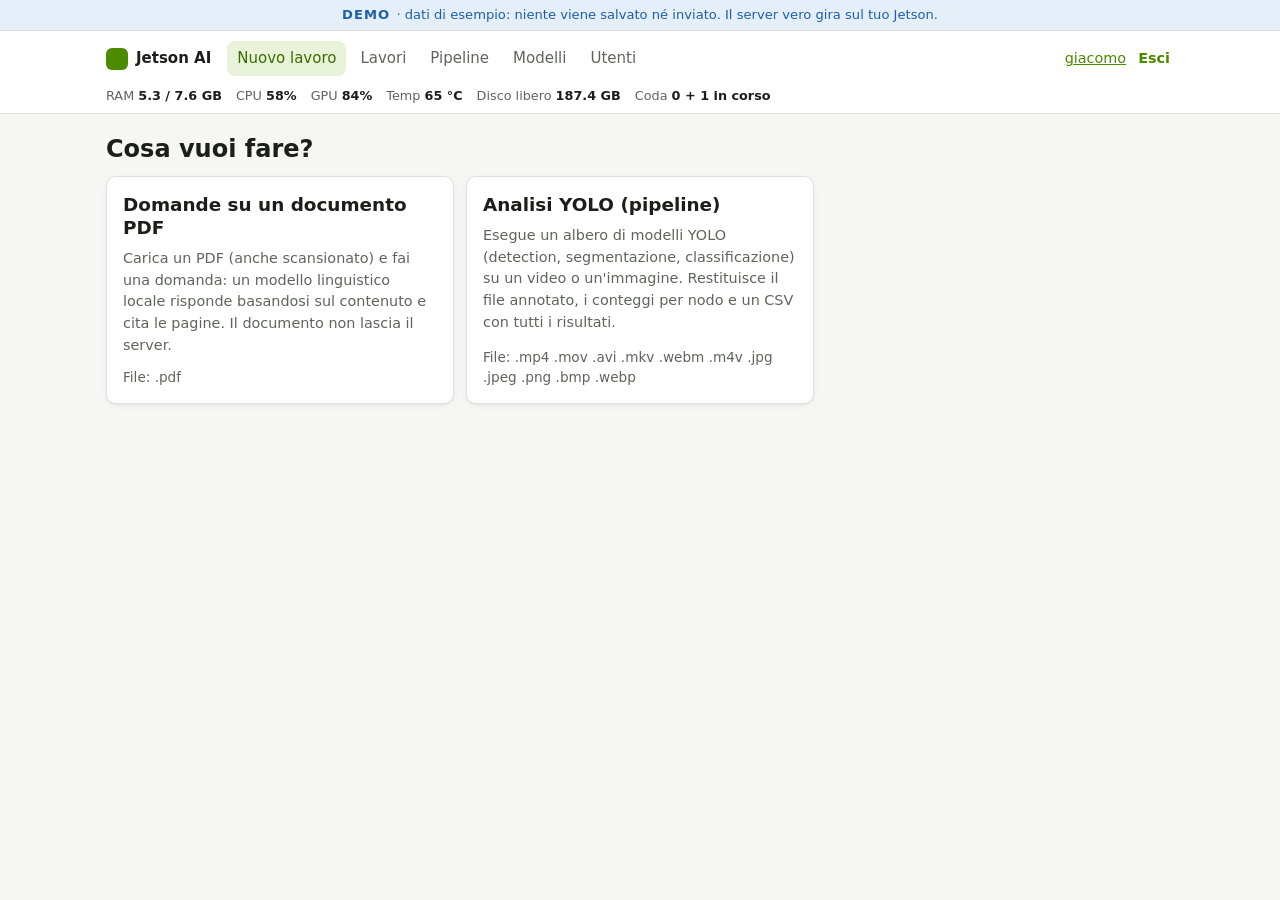
==== demo/demo.html @ d97f26b3 "Demo interattiva dell'interfaccia (senza Jetson) - demo/demo.html: l'interfaccia vera con un finto s" ====
<!doctype html>
<html lang="it">
<head>
<meta charset="utf-8">
<meta name="viewport" content="width=device-width, initial-scale=1, viewport-fit=cover">
<title>Jetson AI Server</title>
<style>
:root {
  --bg: #f6f7f5;
  --surface: #ffffff;
  --surface-2: #f0f2ee;
  --text: #1b1f1a;
  --muted: #5d665b;
  --border: #dde2da;
  --accent: #4c8a00;
  --accent-strong: #3b6d00;
  --accent-soft: #e8f3da;
  --on-accent: #ffffff;
  --danger: #b42318;
  --danger-soft: #fdecea;
  --warn: #8a5a00;
  --warn-soft: #fff4dc;
  --info: #1d5fa8;
  --info-soft: #e5effa;
  --radius: 10px;
  --shadow: 0 1px 2px rgba(0, 0, 0, .05), 0 2px 8px rgba(0, 0, 0, .04);
  color-scheme: light;
}

@media (prefers-color-scheme: dark) {
  :root:not([data-theme="light"]) {
    --bg: #121512;
    --surface: #1a1e1a;
    --surface-2: #232823;
    --text: #e7ebe5;
    --muted: #9aa597;
    --border: #2f362e;
    --accent: #8bc93a;
    --accent-strong: #a2d95c;
    --accent-soft: #24331a;
    --on-accent: #10160b;
    --danger: #f97066;
    --danger-soft: #3a1d1b;
    --warn: #f5b84a;
    --warn-soft: #362a14;
    --info: #78b0ef;
    --info-soft: #1a2a3d;
    --shadow: none;
    color-scheme: dark;
  }
}

:root[data-theme="dark"] {
  --bg: #121512;
  --surface: #1a1e1a;
  --surface-2: #232823;
  --text: #e7ebe5;
  --muted: #9aa597;
  --border: #2f362e;
  --accent: #8bc93a;
  --accent-strong: #a2d95c;
  --accent-soft: #24331a;
  --on-accent: #10160b;
  --danger: #f97066;
  --danger-soft: #3a1d1b;
  --warn: #f5b84a;
  --warn-soft: #362a14;
  --info: #78b0ef;
  --info-soft: #1a2a3d;
  --shadow: none;
  color-scheme: dark;
}

* { box-sizing: border-box; }
html, body { margin: 0; }
body {
  background: var(--bg);
  color: var(--text);
  font: 15px/1.5 system-ui, -apple-system, "Segoe UI", Roboto, sans-serif;
  -webkit-font-smoothing: antialiased;
}
a { color: var(--accent); }
h1, h2, h3 { line-height: 1.25; margin: 0 0 .5em; }
h1 { font-size: 1.5rem; }
h2 { font-size: 1.15rem; }
h3 { font-size: 1rem; }
p { margin: 0 0 .75em; }
code, pre { font-family: ui-monospace, SFMono-Regular, Menlo, monospace; font-size: .9em; }

/* ---------- layout */
.topbar {
  position: sticky; top: env(safe-area-inset-top, 0px); z-index: 10;
  background: var(--surface);
  border-bottom: 1px solid var(--border);
}
.topbar-inner {
  max-width: 1100px; margin: 0 auto; padding: 10px 16px;
  display: flex; align-items: center; gap: 16px; flex-wrap: wrap;
}
.brand { font-weight: 700; display: flex; align-items: center; gap: 8px; white-space: nowrap; }
.brand-dot { width: 22px; height: 22px; border-radius: 6px; background: var(--accent); display: inline-block; }
nav { display: flex; gap: 4px; flex-wrap: wrap; flex: 1; }
nav a {
  text-decoration: none; color: var(--muted); padding: 6px 10px; border-radius: 8px; font-weight: 500;
}
nav a:hover { background: var(--surface-2); color: var(--text); }
nav a.active { background: var(--accent-soft); color: var(--accent-strong); }
.user-box { display: flex; gap: 8px; align-items: center; color: var(--muted); font-size: .9rem; }
.statusbar {
  max-width: 1100px; margin: 0 auto; padding: 0 16px 8px;
  display: flex; gap: 14px; flex-wrap: wrap; font-size: .8rem; color: var(--muted);
}
.statusbar span b { color: var(--text); font-weight: 600; }
main { max-width: 1100px; margin: 0 auto; padding: 20px 16px 60px; }

/* ---------- elementi */
.card {
  background: var(--surface); border: 1px solid var(--border); border-radius: var(--radius);
  padding: 16px; box-shadow: var(--shadow); margin-bottom: 16px;
}
.grid { display: grid; gap: 12px; grid-template-columns: repeat(auto-fill, minmax(260px, 1fr)); }
.task-card { cursor: pointer; transition: border-color .15s; display: flex; flex-direction: column; }
.task-card:hover { border-color: var(--accent); }
.task-card.disabled { opacity: .6; cursor: not-allowed; }
.task-card p { color: var(--muted); font-size: .9rem; flex: 1; }
.muted { color: var(--muted); }
.small { font-size: .85rem; }
.row { display: flex; gap: 8px; align-items: center; flex-wrap: wrap; }
.spread { justify-content: space-between; }

button, .btn {
  font: inherit; font-weight: 600; cursor: pointer; border-radius: 8px; padding: 8px 14px;
  border: 1px solid var(--border); background: var(--surface); color: var(--text);
  text-decoration: none; display: inline-flex; align-items: center; gap: 6px;
}
button:hover, .btn:hover { background: var(--surface-2); }
button.primary { background: var(--accent); border-color: var(--accent); color: var(--on-accent); }
button.primary:hover { background: var(--accent-strong); }
button.danger { color: var(--danger); }
button.link { border: none; background: none; padding: 4px; color: var(--accent); }
button:disabled { opacity: .5; cursor: not-allowed; }

label { display: block; font-weight: 600; margin-bottom: 4px; }
.field { margin-bottom: 14px; }
.field .help { font-size: .82rem; color: var(--muted); margin-top: 3px; }
input[type=text], input[type=password], input[type=number], select, textarea {
  width: 100%; font: inherit; color: var(--text); background: var(--surface);
  border: 1px solid var(--border); border-radius: 8px; padding: 8px 10px;
}
textarea { min-height: 90px; resize: vertical; }
input:focus, select:focus, textarea:focus { outline: 2px solid var(--accent); outline-offset: -1px; }
.check { display: flex; align-items: center; gap: 8px; font-weight: 600; }
.check input { width: 18px; height: 18px; }

.dropzone {
  border: 2px dashed var(--border); border-radius: var(--radius); padding: 24px; text-align: center;
  color: var(--muted); cursor: pointer; background: var(--surface-2);
}
.dropzone.over { border-color: var(--accent); background: var(--accent-soft); }
.dropzone b { color: var(--text); }

.progress { height: 8px; background: var(--surface-2); border-radius: 99px; overflow: hidden; }
.progress > div { height: 100%; background: var(--accent); transition: width .3s; }

.badge {
  display: inline-block; font-size: .75rem; font-weight: 700; padding: 2px 8px; border-radius: 99px;
  white-space: nowrap;
}
.badge.queued, .badge.uploading { background: var(--info-soft); color: var(--info); }
.badge.running { background: var(--warn-soft); color: var(--warn); }
.badge.done { background: var(--accent-soft); color: var(--accent-strong); }
.badge.failed { background: var(--danger-soft); color: var(--danger); }
.badge.cancelled { background: var(--surface-2); color: var(--muted); }

.alert { border-radius: 8px; padding: 10px 12px; margin-bottom: 12px; }
.alert.error { background: var(--danger-soft); color: var(--danger); }
.alert.warn { background: var(--warn-soft); color: var(--warn); }
.alert.info { background: var(--info-soft); color: var(--info); }

table { width: 100%; border-collapse: collapse; font-size: .92rem; }
th, td { text-align: left; padding: 8px 10px; border-bottom: 1px solid var(--border); }
th { color: var(--muted); font-weight: 600; font-size: .82rem; }
td.num, th.num { text-align: right; font-variant-numeric: tabular-nums; }
.table-wrap { overflow-x: auto; }

.job-row { display: flex; gap: 12px; align-items: center; padding: 12px 0; border-bottom: 1px solid var(--border); text-decoration: none; color: inherit; }
.job-row:last-child { border-bottom: none; }
.job-row:hover .job-title { color: var(--accent); }
.job-main { flex: 1; min-width: 0; }
.job-title { font-weight: 600; }
.job-sub { font-size: .82rem; color: var(--muted); overflow: hidden; text-overflow: ellipsis; white-space: nowrap; }
.job-progress { width: 120px; }

.answer { font-size: 1rem; line-height: 1.65; }
.answer p:last-child { margin-bottom: 0; }
.answer ul, .answer ol { margin: 0 0 .75em; padding-left: 1.4em; }
.media { width: 100%; max-height: 70vh; border-radius: 8px; background: #000; display: block; }
img.media { object-fit: contain; }
details { border: 1px solid var(--border); border-radius: 8px; padding: 8px 12px; margin-bottom: 8px; }
details summary { cursor: pointer; font-weight: 600; }
details pre { white-space: pre-wrap; margin: 8px 0 0; font-family: inherit; font-size: .9rem; color: var(--muted); }
.kv { display: grid; grid-template-columns: max-content 1fr; gap: 4px 14px; font-size: .9rem; }
.kv dt { color: var(--muted); }
.kv dd { margin: 0; word-break: break-word; }

.login-wrap { min-height: 100vh; display: grid; place-items: center; padding: 16px; }
.login-wrap .card { width: 100%; max-width: 360px; }

.toast {
  position: fixed; bottom: 16px; left: 50%; transform: translateX(-50%);
  background: var(--text); color: var(--bg); padding: 10px 16px; border-radius: 8px; z-index: 100;
  max-width: calc(100% - 32px);
}

/* ---------- pipeline: editor ad albero */
.editor { display: grid; grid-template-columns: minmax(0, 1.4fr) minmax(0, 1fr); gap: 16px; align-items: start; }
.node-panel { position: sticky; top: 110px; max-height: calc(100vh - 130px); overflow-y: auto; }
.editor-head .title-input { font-size: 1.25rem; font-weight: 700; margin-bottom: 8px; }
.tree { list-style: none; margin: 0; padding: 0; }
.tree .tree { padding-left: 26px; position: relative; }
.tree-card { overflow-x: auto; }
.tnode { min-width: 260px; }
.tree li { position: relative; padding-top: 8px; }
.tree .tree > li::before {
  content: ""; position: absolute; left: -16px; top: 0; bottom: 0; border-left: 2px solid var(--border);
}
.tree .tree > li:last-child::before { bottom: auto; height: 30px; }
.tree .tree > li::after {
  content: ""; position: absolute; left: -16px; top: 30px; width: 14px; border-top: 2px solid var(--border);
}
.tnode {
  border: 1px solid var(--border); border-left: 5px solid var(--node-color); border-radius: 8px;
  padding: 8px 10px; background: var(--surface); cursor: pointer;
}
.tnode:hover { border-color: var(--accent); border-left-color: var(--node-color); }
.tnode.selected { outline: 2px solid var(--accent); outline-offset: 1px; }
.tnode-head { display: flex; align-items: center; gap: 6px; flex-wrap: wrap; }
.tnode-name { margin-right: 4px; }
.tnode-sub { margin-top: 2px; overflow-wrap: anywhere; }
.dot { width: 10px; height: 10px; border-radius: 50%; background: var(--node-color); display: inline-block; flex: none; }
.tnode-actions { display: flex; gap: 4px; flex-wrap: wrap; margin-top: 6px; }
.tbtn { font-size: .78rem; padding: 2px 8px; font-weight: 600; border-radius: 6px; }
.tbtn.danger { color: var(--danger); }
.small-btn { font-size: .82rem; padding: 4px 10px; }
.tree.compact .tree { padding-left: 20px; }
.tree.compact li { padding-top: 4px; }
.tree.compact .tree > li::after { top: 16px; width: 10px; }
.tree.compact .tree > li:last-child::before { height: 16px; }
.tree.compact .tree > li::before, .tree.compact .tree > li::after { left: -12px; }
.tnode-mini { display: flex; align-items: center; gap: 6px; flex-wrap: wrap; font-size: .9rem; }
.class-picker { display: flex; flex-wrap: wrap; gap: 6px; max-height: 180px; overflow-y: auto; }
.chip {
  display: inline-flex; align-items: center; gap: 5px; font-weight: 500; font-size: .85rem; margin: 0;
  border: 1px solid var(--border); border-radius: 99px; padding: 2px 10px 2px 6px; cursor: pointer; background: var(--surface-2);
}
.chip:has(input:checked) { background: var(--accent-soft); border-color: var(--accent); }
.help-list { padding-left: 1.2em; margin: 0 0 12px; }
.help-list li { margin-bottom: 6px; }
.badge.type-detect { background: var(--info-soft); color: var(--info); }
.badge.type-segment { background: var(--warn-soft); color: var(--warn); }
.badge.type-classify { background: var(--accent-soft); color: var(--accent-strong); }

@media (max-width: 860px) {
  .editor { grid-template-columns: 1fr; }
  .node-panel { position: static; max-height: none; }
  .tree .tree { padding-left: 18px; }
  .tnode { min-width: 200px; }
  .tree .tree > li::before, .tree .tree > li::after { left: -11px; }
  .tree .tree > li::after { width: 9px; }
}

.llm-form { display: grid; grid-template-columns: repeat(auto-fit, minmax(220px, 1fr)); gap: 0 12px; }
.pull { margin-top: 10px; }
.pull .progress { margin-top: 4px; }
details.guide { margin-top: 20px; }
details.guide[open] { padding-bottom: 12px; }
details.guide h3 { margin-top: 12px; }
details.guide ul { padding-left: 1.2em; margin: 0 0 8px; }
details.guide li { margin-bottom: 4px; }

@media (max-width: 600px) {
  .topbar-inner { gap: 8px 16px; }
  .user-box { margin-left: auto; }
  nav { order: 3; flex-basis: 100%; flex-wrap: nowrap; overflow-x: auto; margin: 0 -6px; }
  nav a { white-space: nowrap; }
  .job-progress { display: none; }
  .user-box .username { display: none; }
  h1 { font-size: 1.3rem; }
}

.demo-banner { background: var(--info-soft); color: var(--info); font-size: .82rem; line-height: 1.4;
  padding: 6px 16px; text-align: center; border-bottom: 1px solid var(--border); }
.demo-banner b { letter-spacing: .08em; text-transform: uppercase; margin-right: 2px; }

</style>
</head>
<body>
<div class="demo-banner" role="note"><b>Demo</b> · dati di esempio: niente viene salvato né inviato. Il server vero gira sul tuo Jetson.</div>
<div id="app"></div>
<script>window.DEMO_ASSETS = {"video": "[data-uri]", "video_webm": "[data-uri]", "image": "[data-uri]"};
window.DEMO_RESULT = {"summary": "Pipeline **Persone e veicoli**: analizzati 45 frame su 45 (3.0 s di video), 269 risultati.", "table": {"columns": ["Nodo", "Tipo", "Classe", "Max nello stesso frame", "Oggetti unici (stima)", "Totale"], "rows": [["Persone e veicoli", "detection", "person", 3, 4, 112], ["Persone e veicoli", "detection", "bus", 1, 1, 28], ["Persone e veicoli › Sagome persone", "segmentazione", "person", 5, "—", 125], ["Persone e veicoli › Tipo di bus", "classificazione", "minibus", 1, "—", 4]]}, "outputs": [{"file": "annotato.mp4", "kind": "video", "label": "Video annotato"}, {"file": "risultati.csv", "kind": "file", "label": "Risultati (CSV)"}, {"file": "risultati.json", "kind": "file", "label": "Risultati (JSON)"}], "notes": [], "pipeline": {"name": "Persone e veicoli", "version": 1, "tree": [{"id": "persone-e-veicoli", "name": "Persone e veicoli", "model": "rilevatore_generale.pt", "conf": 0.4, "classes": ["person", "bus"], "parent_classes": [], "padding": 0.05, "children": [{"id": "sagome-persone", "name": "Sagome persone", "model": "sagome_generale.pt", "conf": 0.4, "classes": ["person"], "parent_classes": ["person"], "padding": 0.05, "children": []}, {"id": "tipo-di-bus", "name": "Tipo di bus", "model": "tipo_veicolo.pt", "conf": 0.3, "classes": ["minibus", "trolleybus", "school_bus"], "parent_classes": ["bus"], "padding": 0.05, "children": []}]}]}};
window.DEMO_COCO = ["person", "bicycle", "car", "motorcycle", "airplane", "bus", "train", "truck", "boat", "traffic light", "fire hydrant", "stop sign", "parking meter", "bench", "bird", "cat", "dog", "horse", "sheep", "cow", "elephant", "bear", "zebra", "giraffe", "backpack", "umbrella", "handbag", "tie", "suitcase", "frisbee", "skis", "snowboard", "sports ball", "kite", "baseball bat", "baseball glove", "skateboard", "surfboard", "tennis racket", "bottle", "wine glass", "cup", "fork", "knife", "spoon", "bowl", "banana", "apple", "sandwich", "orange", "broccoli", "carrot", "hot dog", "pizza", "donut", "cake", "chair", "couch", "potted plant", "bed", "dining table", "toilet", "tv", "laptop", "mouse", "remote", "keyboard", "cell phone", "microwave", "oven", "toaster", "sink", "refrigerator", "book", "clock", "vase", "scissors", "teddy bear", "hair drier", "toothbrush"];
</script>
<script>/* Finto server per la demo: risponde alle stesse API del server vero, ma tutto
 * resta in memoria nel browser. Niente viene salvato né inviato da nessuna parte.
 * Va caricato PRIMA di app.js. Le risorse (video, immagine, risultato di una
 * vera esecuzione) arrivano da window.DEMO_ASSETS e window.DEMO_RESULT. */
(() => {
  "use strict";

  const ASSETS = window.DEMO_ASSETS || {};
  const REAL = window.DEMO_RESULT;
  const NOW = Date.now() / 1000;
  const COCO = window.DEMO_COCO || [];
  const delay = (ms) => new Promise((r) => setTimeout(r, ms));
  const clone = (x) => JSON.parse(JSON.stringify(x));
  const toastMsg = (m) => (typeof toast === "function" ? toast(m) : console.log(m));

  // ------------------------------------------------------------------ dati di esempio

  const state = {
    loggedIn: true,
    me: { id: 1, username: "giacomo", is_admin: true },
    users: [
      { id: 1, username: "giacomo", is_admin: true },
      { id: 2, username: "mario", is_admin: false },
      { id: 3, username: "elena", is_admin: false },
    ],
    nextUser: 4, nextPipeline: 3, nextJob: 1,
    models: [], pipelines: [], jobs: [], pulls: {},
    llm: { llm_model: "", embed_model: "", context: 4096, installed: [] },
  };

  function model(name, task, classes, imgsz, sizeMb, speed, extra = {}) {
    const labels = { detect: "Detection", segment: "Segmentazione", classify: "Classificazione" };
    return {
      name, task, task_label: labels[task], classes, imgsz, size_mb: sizeMb,
      status: "ready", backend: "tensorrt", precision: "fp16",
      speed: speed ? { before_ms: speed[0], after_ms: speed[1], speedup: Math.round((speed[0] / speed[1]) * 100) / 100, imgsz } : null,
      error: null, note: null, uploaded_at: NOW - 86400 * 3, optimized_at: NOW - 86400 * 3 + 600, ...extra,
    };
  }

  state.models = [
    model("rilevatore_generale.pt", "detect", COCO, 640, 5.6, [18.4, 6.2]),
    model("sagome_generale.pt", "segment", COCO, 640, 6.0, [31.5, 11.9]),
    model("tipo_veicolo.pt", "classify", ["minibus", "trolleybus", "school_bus", "police_van", "passenger_car", "taxi"], 224, 3.4, [8.1, 2.4]),
    model("scrivanie_v3.pt", "detect", ["scrivania", "sedia", "monitor", "tastiera", "lavagna", "cestino"], 640, 22.4, [41.2, 12.1]),
    model("stato_scrivania.pt", "classify", ["ordinata", "disordinata"], 224, 3.1, [8.5, 2.2]),
    model("oggetti_scrivania.pt", "segment", ["laptop", "tazza", "telefono", "quaderno", "bottiglia", "occhiali"], 640, 22.0, null, {
      status: "optimizing", backend: null, precision: null, uploaded_at: NOW - 300, optimized_at: null,
      sim: { t0: NOW - 15, pending: 0, optimize: 45, final: { speed: [58.7, 19.3] } },
    }),
    model("persone_n.pt", "detect", ["person"], 640, 5.4, null, {
      status: "pending", backend: null, precision: null, uploaded_at: NOW - 120, optimized_at: null,
    }),
  ];

  const node = (id, name, model_, kw = {}, children = []) => ({
    id, name, model: model_, conf: 0.35, classes: [], parent_classes: [], padding: 0.05, ...kw, children,
  });

  state.pipelines = [
    { id: 1, name: "Persone e veicoli", description: "Persone e bus in strada, con sagome e tipo di bus",
      tree: clone(REAL.pipeline.tree), version: 1, created_by: 1, created_by_name: "giacomo", updated_at: NOW - 86400 * 2 },
    { id: 2, name: "Scrivanie e oggetti", description: "Trova le scrivanie, ne valuta l'ordine e, se disordinate, riconosce gli oggetti",
      tree: [
        node("scrivanie", "Scrivanie", "scrivanie_v3.pt", { conf: 0.4, classes: ["scrivania"] }, [
          node("stato", "Stato della scrivania", "stato_scrivania.pt", { conf: 0.5, parent_classes: ["scrivania"], padding: 0.1 }, [
            node("oggetti", "Oggetti sulla scrivania", "oggetti_scrivania.pt", { parent_classes: ["disordinata"], padding: 0 }),
          ]),
        ]),
        node("persone", "Persone presenti", "persone_n.pt", { conf: 0.45, classes: ["person"] }),
      ], version: 1, created_by: 1, created_by_name: "giacomo", updated_at: NOW - 86400 },
  ];

  const GB = 1e9;
  state.llm.installed = [
    { name: "hf.co/unsloth/Qwen3-4B-Instruct-2507-GGUF:Q4_K_M", size_gb: 2.5, parameter_size: "4.0B", quantization: "Q4_K_M", family: "qwen3", embedding: false },
    { name: "bge-m3:latest", size_gb: 1.16, parameter_size: "566.70M", quantization: "F16", family: "bert", embedding: true },
    { name: "llama3.2:3b", size_gb: 2.0, parameter_size: "3.2B", quantization: "Q4_K_M", family: "llama", embedding: false },
    { name: "llama3.1:8b-instruct-fp16", size_gb: 16.07, parameter_size: "8.0B", quantization: "F16", family: "llama", embedding: false },
  ];
  state.llm.llm_model = state.llm.installed[0].name;

  const PDF_RESULT = {
    summary: "Il contratto scade il **30 giugno 2028** (p. 1) e il canone mensile è di **750 euro** (p. 2), da pagare entro il 5 di ogni mese (p. 2).\n\n"
      + "Alla scadenza si rinnova tacitamente per altri 4 anni, salvo disdetta con almeno 6 mesi di preavviso (p. 7).",
    sources: [
      { label: "Pagina 1", text: "CONTRATTO DI LOCAZIONE AD USO ABITATIVO. Il contratto ha durata di anni 4 (quattro) a decorrere dal 1° luglio 2024 e fino al 30 giugno 2028, salvo rinnovo come previsto dall'articolo 7." },
      { label: "Pagina 2", text: "Il canone annuo di locazione è convenuto in euro 9.000,00, da pagarsi in rate mensili anticipate di euro 750,00 ciascuna, entro il giorno 5 di ogni mese." },
      { label: "Pagina 7", text: "Alla prima scadenza il contratto è rinnovato per un periodo di quattro anni, salvo disdetta da comunicare con lettera raccomandata almeno sei mesi prima della scadenza." },
    ],
    outputs: [{ file: "testo_estratto.txt", kind: "file", label: "Testo estratto dal PDF" }],
    notes: ["Nessun modello di embedding scelto: ricerca solo per parole chiave."],
    meta: { pages: 14, ocr_pages: 3, model: state.llm.llm_model },
  };

  const OPT_RESULT = {
    summary: "**scrivanie_v3.pt** è ottimizzato con TensorRT FP16: **3.4x** più veloce (41.2 → 12.1 ms per immagine).",
    table: { columns: ["Versione", "ms per immagine", "Immagini al secondo"], rows: [["Originale (PyTorch)", 41.2, "24.3"], ["Ottimizzata (TensorRT FP16)", 12.1, "82.6"]] },
    notes: ["Risoluzione di ingresso: 640 px (quella dell'addestramento)."],
  };

  const TASK_TITLES = { yolo_pipeline: "Analisi YOLO (pipeline)", pdf_qa: "Domande su un documento PDF", optimize_model: "Ottimizzazione modello (TensorRT)" };
  const RERUN = { yolo_pipeline: "Riesegui con altri parametri", pdf_qa: "Fai un'altra domanda", optimize_model: null };

  function seedJob(id, task, user, input, params, ago, dur, status, extra = {}) {
    return {
      id, task, username: user, input_name: input, params, status, progress: status === "done" ? 1 : 0,
      message: status === "done" ? "Completato" : status === "failed" ? "Errore" : "",
      result: null, error: null, created_at: NOW - ago, started_at: NOW - ago + 1, finished_at: NOW - ago + 1 + dur, ...extra,
    };
  }
  const snap = (p) => ({ id: p.id, name: p.name, version: p.version, tree: clone(p.tree) });

  state.jobs = [
    seedJob("demo-video", "yolo_pipeline", "giacomo", "piazza_mattina.mp4",
      { pipeline: "1", track: true, frame_step: 1, _pipeline: snap(state.pipelines[0]) }, 1500, 16, "done", { result: clone(REAL) }),
    seedJob("demo-pdf", "pdf_qa", "giacomo", "contratto_locazione.pdf",
      { question: "Quando scade il contratto e quanto è il canone?", ocr: "automatica" }, 7200, 41, "done", { result: clone(PDF_RESULT) }),
    seedJob("demo-opt", "optimize_model", "giacomo", null, { model: "scrivanie_v3.pt" }, 86400 * 3 + 700, 318, "done", { result: clone(OPT_RESULT) }),
    seedJob("demo-fail", "yolo_pipeline", "elena", "registrazione_corrotta.avi",
      { pipeline: "2", track: true, frame_step: 2, _pipeline: snap(state.pipelines[1]) }, 86400, 1, "failed",
      { error: "Impossibile aprire il video (formato non supportato?)" }),
    seedJob("demo-mario", "yolo_pipeline", "mario", "ingresso_ufficio.mp4",
      { pipeline: "1", track: true, frame_step: 1, _pipeline: snap(state.pipelines[0]) }, 5400, 12, "done", { result: clone(REAL) }),
    seedJob("demo-run", "yolo_pipeline", "giacomo", "parcheggio_notte.mp4",
      { pipeline: "1", track: true, frame_step: 1, _pipeline: snap(state.pipelines[0]) }, 22, 0, "running",
      { sim: { t0: NOW - 22, queued: 0, run: 70, result: clone(REAL) } }),
  ];

  // ------------------------------------------------------------------ lavori

  function jobMessage(job, frac) {
    if (job.task === "pdf_qa") {
      if (frac < 0.5) return `Lettura della pagina ${Math.max(1, Math.round(frac * 28))} di 14…`;
      if (frac < 0.65) return "Indicizzazione del documento…";
      return "Il modello sta scrivendo la risposta…";
    }
    if (frac < 0.06) return "Caricamento dei modelli…";
    return `Frame ${Math.min(45, Math.round(frac * 45))} di 45`;
  }

  function settle(job) {
    if (!job.sim) return job;
    const el = Date.now() / 1000 - job.sim.t0;
    const { queued, run } = job.sim;
    if (el < queued) {
      job.status = "queued"; job.progress = 0; job.message = "";
    } else if (el < queued + run) {
      const frac = (el - queued) / run;
      job.status = "running"; job.progress = frac; job.message = jobMessage(job, frac);
      job.started_at = job.sim.t0 + queued;
    } else {
      job.status = "done"; job.progress = 1; job.message = "Completato";
      job.started_at = job.sim.t0 + queued; job.finished_at = job.sim.t0 + queued + run;
      job.result = job.sim.result; job.sim = null;
    }
    return job;
  }

  function jobOut(job) {
    settle(job);
    const out = { ...job };
    delete out.sim;
    out.task_title = TASK_TITLES[job.task] || job.task;
    out.rerun_label = RERUN[job.task] || null;
    out.queue_position = job.status === "queued" ? 0 : null;
    return out;
  }

  function visibleJob(id) {
    const job = state.jobs.find((j) => j.id === id);
    if (!job || (job.username !== state.me.username && !state.me.is_admin)) return null;
    return job;
  }

  function fail(status, detail) { return [status, { detail }]; }

  function pdfResultFor(question) {
    return {
      summary: "**Risposta di esempio.** Sul Jetson qui compare la risposta scritta da Qwen3-4B-Instruct-2507 leggendo il tuo PDF, con le pagine citate.\n\n"
        + `La tua domanda era: «${question}»`,
      sources: [],
      outputs: [{ file: "testo_estratto.txt", kind: "file", label: "Testo estratto dal PDF" }],
      notes: ["Demo: in questa anteprima la risposta non viene calcolata davvero."],
      meta: { pages: 14, ocr_pages: 0, model: state.llm.llm_model || "—" },
    };
  }

  function pipelineResultFor(p, ext) {
    const r = clone(REAL);
    const isImage = /\.(jpe?g|png|bmp|webp)$/i.test(ext || "");
    if (isImage) {
      r.outputs = [{ file: "annotata.jpg", kind: "image", label: "Immagine annotata" }, ...r.outputs.filter((o) => o.kind === "file")];
      r.summary = `Pipeline **${p.name}**: 7 risultati.`;
    }
    r.pipeline = { name: p.name, version: p.version, tree: clone(p.tree) };
    r.notes = [...(p.id === 1 ? [] : ["Demo: il video e i conteggi sono sempre quelli di esempio, qualunque pipeline scegli."]), ...(r.notes || [])];
    return r;
  }

  function createJob(task, params, inputName) {
    const t = TASK_TITLES[task];
    if (!t || task === "optimize_model") return fail(404, "Compito sconosciuto");
    const clean = {};
    let result;
    if (task === "yolo_pipeline") {
      const p = state.pipelines.find((x) => String(x.id) === String(params.pipeline));
      if (!params.pipeline) return fail(400, "Il campo 'Pipeline' è obbligatorio");
      if (!p) return fail(400, `Valore non valido per 'Pipeline': ${params.pipeline}`);
      if (!p.tree.length) return fail(400, `La pipeline '${p.name}' è vuota`);
      const step = Math.min(30, Math.max(1, Number(params.frame_step) || 1));
      Object.assign(clean, { pipeline: String(p.id), track: params.track === undefined ? true : !!params.track, frame_step: step, _pipeline: snap(p) });
      result = pipelineResultFor(p, inputName);
    } else {
      const q = String(params.question || "").trim();
      if (!q) return fail(400, "Il campo 'Domanda' è obbligatorio");
      const ocr = ["automatica", "sempre", "mai"].includes(params.ocr) ? params.ocr : "automatica";
      Object.assign(clean, { question: q, ocr });
      result = pdfResultFor(q);
    }
    const now = Date.now() / 1000;
    const job = {
      id: `demo-${now.toString(36)}-${state.nextJob++}`, task, username: state.me.username, input_name: inputName,
      params: clean, status: "queued", progress: 0, message: "", result: null, error: null,
      created_at: now, started_at: null, finished_at: null,
      sim: { t0: now, queued: 2, run: task === "pdf_qa" ? 9 : 14, result },
    };
    state.jobs.unshift(job);
    return [200, jobOut(job)];
  }

  // ------------------------------------------------------------------ modelli

  function settleModel(m) {
    if (!m.sim) return m;
    const el = Date.now() / 1000 - m.sim.t0;
    if (el < m.sim.pending) {
      m.status = "pending";
    } else if (el < m.sim.pending + m.sim.optimize) {
      m.status = "optimizing";
    } else {
      const [before, after] = m.sim.final.speed;
      Object.assign(m, {
        status: "ready", backend: "tensorrt", precision: "fp16", note: null, optimized_at: Date.now() / 1000,
        speed: { before_ms: before, after_ms: after, speedup: Math.round((before / after) * 100) / 100, imgsz: m.imgsz },
      });
      m.sim = null;
    }
    return m;
  }

  function startOptimization(m, optimizeFor = 9, pendingFor = 3) {
    const before = Math.round((15 + Math.random() * 40) * 10) / 10;
    Object.assign(m, { status: "pending", backend: null, precision: null, speed: null, note: null, optimized_at: null });
    m.sim = { t0: Date.now() / 1000, pending: pendingFor, optimize: optimizeFor, final: { speed: [before, Math.round((before / (2.6 + Math.random() * 1.2)) * 10) / 10] } };
  }

  const modelOut = (m) => { settleModel(m); const o = { ...m }; delete o.sim; return o; };
  const modelsUsedIn = (tree, acc = new Set()) => { tree.forEach((n) => { acc.add(n.model); modelsUsedIn(n.children || [], acc); }); return acc; };
  const pipelinesUsing = (name) => state.pipelines.filter((p) => modelsUsedIn(p.tree).has(name)).map((p) => p.name);

  // ------------------------------------------------------------------ pipeline (stessa validazione del server)

  class PipelineError extends Error {}

  function normalizeTree(tree) {
    if (!Array.isArray(tree)) throw new PipelineError("Formato dell'albero non valido");
    const seen = new Set();
    let count = 0;
    const MAX_DEPTH = 20, MAX_NODES = 200;
    const classList = (value, allowed, where) => {
      if (!value || !value.length) return [];
      const out = [];
      for (const c of value) {
        if (!allowed.includes(c)) throw new PipelineError(`${where}: la classe '${c}' non esiste`);
        if (!out.includes(c)) out.push(c);
      }
      return out;
    };
    const clean = (n, depth, parent) => {
      count++;
      if (count > MAX_NODES) throw new PipelineError(`Troppi nodi (massimo ${MAX_NODES})`);
      if (depth >= MAX_DEPTH) throw new PipelineError(`Albero troppo profondo (massimo ${MAX_DEPTH} livelli)`);
      const name = String(n.name || "").trim().slice(0, 60);
      if (!name) throw new PipelineError("Ogni nodo deve avere un nome");
      let id = String(n.id || "");
      if (!/^[A-Za-z0-9_-]{1,40}$/.test(id) || seen.has(id)) id = Math.random().toString(36).slice(2, 14);
      seen.add(id);
      const m = state.models.find((x) => x.name === n.model);
      if (!m) throw new PipelineError(n.model ? `Nodo '${name}': il modello '${n.model}' non esiste` : `Nodo '${name}': scegli un modello`);
      const conf = Number(n.conf ?? 0.35), padding = Number(n.padding ?? 0.05);
      if (!(conf >= 0.01 && conf <= 0.99)) throw new PipelineError(`Nodo '${name}': la confidenza deve essere tra 0.01 e 0.99`);
      if (!(padding >= 0 && padding <= 0.5)) throw new PipelineError(`Nodo '${name}': il margine deve essere tra 0 e 50%`);
      const classes = classList(n.classes, m.classes, `Nodo '${name}'`);
      let parent_classes = [];
      if (parent) {
        const pm = state.models.find((x) => x.name === parent.model);
        parent_classes = classList(n.parent_classes, parent.classes.length ? parent.classes : pm.classes, `Nodo '${name}' (classi del padre)`);
      }
      const out = { id, name, model: n.model, conf: Math.round(conf * 1000) / 1000, classes, parent_classes, padding: Math.round(padding * 1000) / 1000, children: [] };
      out.children = (n.children || []).map((c) => clean(c, depth + 1, out));
      return out;
    };
    const cleaned = tree.map((n) => clean(n, 0, null));
    if (!cleaned.length) throw new PipelineError("La pipeline deve avere almeno un nodo");
    return cleaned;
  }

  function countNodes(tree) { return tree.reduce((a, n) => a + 1 + countNodes(n.children || []), 0); }
  function pipelineOut(p) {
    return { ...clone(p), node_count: countNodes(p.tree), models: [...modelsUsedIn(p.tree)] };
  }

  // ------------------------------------------------------------------ Ollama

  function llmStatus() {
    const pulls = {};
    const now = Date.now() / 1000;
    for (const [name, p] of Object.entries(state.pulls)) {
      const frac = Math.min(1, (now - p.t0) / p.duration);
      if (frac >= 1) {
        if (!p.done) {
          p.done = true; p.finished_at = now;
          if (!state.llm.installed.some((m) => m.name === name)) {
            const emb = /embed|bge|minilm|e5/i.test(name);
            state.llm.installed.push({ name, size_gb: p.total / GB, parameter_size: emb ? "300M" : "3.0B", quantization: emb ? "F16" : "Q4_K_M", family: emb ? "bert" : "llama", embedding: emb });
          }
        }
        pulls[name] = { status: "completato", completed: p.total, total: p.total, error: null, finished_at: p.finished_at };
      } else {
        pulls[name] = { status: frac < 0.05 ? "pulling manifest" : "pulling", completed: p.total * frac, total: p.total, error: null, finished_at: null };
      }
    }
    return {
      running: true, installed: [...state.llm.installed].sort((a, b) => a.name.localeCompare(b.name)),
      llm_model: state.llm.llm_model, embed_model: state.llm.embed_model, context: state.llm.context,
      context_choices: [2048, 4096, 8192, 16384], pulls,
    };
  }

  // ------------------------------------------------------------------ sistema

  function systemStatus() {
    const t = Date.now() / 1000;
    const jobs = state.jobs.map(settle);
    const running = jobs.some((j) => j.status === "running");
    const wave = (period, amp) => Math.sin((t * 2 * Math.PI) / period) * amp;
    return {
      device: "NVIDIA Jetson Orin Nano Developer Kit",
      cpu_percent: Math.round((running ? 58 : 14) + wave(7, 8) + Math.random() * 6),
      ram_used_gb: Math.round(((running ? 5.2 : 3.4) + wave(31, 0.15)) * 100) / 100,
      ram_total_gb: 7.6, disk_free_gb: 187.4, disk_total_gb: 233.9,
      gpu_percent: Math.round(running ? 74 + wave(5, 12) + Math.random() * 5 : 2 + Math.random() * 3),
      temperatures: { "cpu-thermal": Math.round((running ? 61 : 47) + wave(40, 2)), "gpu-thermal": Math.round((running ? 63 : 46) + wave(36, 2)) },
      version: "0.1.0", queued: jobs.filter((j) => j.status === "queued").length, running,
      ollama: { running: true, models: state.llm.installed.map((m) => m.name), llm_model: state.llm.llm_model, embed_model: state.llm.embed_model },
      cuda: true, tensorrt: "10.3.0",
    };
  }

  // ------------------------------------------------------------------ tasks

  function tasksOut() {
    const choices = state.pipelines.filter((p) => p.tree.length).map((p) => ({ value: String(p.id), label: p.name }));
    const P = (o) => ({ default: null, required: false, help: "", choices: null, min: null, max: null, step: null, ...o });
    return [
      {
        id: "pdf_qa", title: TASK_TITLES.pdf_qa, accept: [".pdf"], needs_file: true, hidden: false, available: true, unavailable_reason: "",
        description: "Carica un PDF (anche scansionato) e fai una domanda: un modello linguistico locale risponde basandosi sul contenuto e cita le pagine. Il documento non lascia il server.",
        params: [
          P({ name: "question", label: "Domanda", type: "textarea", required: true, help: "Es. 'Qual è la scadenza del contratto?' oppure 'Riassumi il documento'" }),
          P({ name: "ocr", label: "Lettura del testo (OCR)", type: "select", default: "automatica", choices: ["automatica", "sempre", "mai"], help: "Automatica: usa l'OCR solo sulle pagine senza testo (scansioni)" }),
        ],
        rerun_label: RERUN.pdf_qa,
      },
      {
        id: "yolo_pipeline", title: TASK_TITLES.yolo_pipeline, hidden: false, needs_file: true,
        available: choices.length > 0, unavailable_reason: choices.length ? "" : "Nessuna pipeline pronta: un amministratore deve crearne una nella pagina Pipeline",
        description: "Esegue un albero di modelli YOLO (detection, segmentazione, classificazione) su un video o un'immagine. Restituisce il file annotato, i conteggi per nodo e un CSV con tutti i risultati.",
        accept: [".mp4", ".mov", ".avi", ".mkv", ".webm", ".m4v", ".jpg", ".jpeg", ".png", ".bmp", ".webp"],
        params: [
          P({ name: "pipeline", label: "Pipeline", type: "select", required: true, choices, help: "Gli amministratori creano e modificano le pipeline nella pagina Pipeline" }),
          P({ name: "track", label: "Conta gli oggetti unici (tracking)", type: "bool", default: true, help: "Solo video, per i nodi radice di detection/segmentazione" }),
          P({ name: "frame_step", label: "Analizza un frame ogni", type: "number", default: 1, min: 1, max: 30, step: 1, help: "Valori più alti = più veloce ma meno fluido (es. 3 = un frame su tre)" }),
        ],
        rerun_label: RERUN.yolo_pipeline,
      },
    ];
  }

  // ------------------------------------------------------------------ router

  function body(init) {
    const b = init && init.body;
    if (typeof b === "string") { try { return JSON.parse(b); } catch { return {}; } }
    return {};
  }

  function route(method, url, init) {
    const u = new URL(url, "http://demo.local");
    const path = u.pathname;
    let m;

    if (method === "POST" && path === "/api/login") {
      const b = body(init);
      const name = String(b.username || "").trim() || "giacomo";
      const known = state.users.find((x) => x.username.toLowerCase() === name.toLowerCase());
      state.me = known ? { ...known } : { id: 99, username: name, is_admin: true };
      state.loggedIn = true;
      return [200, { token: "demo", user: { ...state.me } }];
    }
    if (method === "POST" && path === "/api/logout") { state.loggedIn = false; return [200, { ok: true }]; }
    if (!state.loggedIn) return fail(401, "Accesso richiesto");

    const admin = () => (state.me.is_admin ? null : fail(403, "Solo gli amministratori possono farlo"));

    if (method === "GET" && path === "/api/me") return [200, { ...state.me }];
    if (method === "POST" && path === "/api/me/password") {
      const b = body(init);
      if (!b.current_password) return fail(400, "La password attuale non è corretta");
      if ((b.new_password || "").length < 8) return fail(400, "La password deve avere almeno 8 caratteri");
      state.loggedIn = false;
      return [200, { ok: true }];
    }

    // utenti
    if (path === "/api/users" && method === "GET") return admin() || [200, state.users.map((x) => ({ ...x }))];
    if (path === "/api/users" && method === "POST") {
      const denied = admin(); if (denied) return denied;
      const b = body(init), name = String(b.username || "").trim();
      if (!/^[A-Za-z0-9_.-]{3,32}$/.test(name)) return fail(400, "Nome utente: 3-32 caratteri tra lettere, numeri, . _ -");
      if ((b.password || "").length < 8) return fail(400, "La password deve avere almeno 8 caratteri");
      if (state.users.some((x) => x.username.toLowerCase() === name.toLowerCase())) return fail(400, "Nome utente già esistente");
      const user = { id: state.nextUser++, username: name, is_admin: !!b.is_admin };
      state.users.push(user);
      return [200, { ...user }];
    }
    if ((m = path.match(/^\/api\/users\/(\d+)\/password$/)) && method === "POST") {
      const denied = admin(); if (denied) return denied;
      if ((body(init).new_password || "").length < 8) return fail(400, "La password deve avere almeno 8 caratteri");
      return [200, { ok: true }];
    }
    if ((m = path.match(/^\/api\/users\/(\d+)$/)) && method === "DELETE") {
      const denied = admin(); if (denied) return denied;
      const id = Number(m[1]);
      if (id === state.me.id) return fail(400, "Non puoi eliminare il tuo stesso account");
      state.users = state.users.filter((x) => x.id !== id);
      return [200, { ok: true }];
    }

    // compiti e lavori
    if (path === "/api/tasks" && method === "GET") return [200, tasksOut()];
    if (path === "/api/jobs" && method === "GET") {
      const all = u.searchParams.get("all") === "true" && state.me.is_admin;
      const list = state.jobs.filter((j) => all || j.username === state.me.username).map(jobOut);
      return [200, list.sort((a, b) => b.created_at - a.created_at)];
    }
    if ((m = path.match(/^\/api\/jobs\/([^/]+)$/))) {
      const job = visibleJob(m[1]);
      if (!job) return fail(404, "Lavoro non trovato");
      if (method === "GET") return [200, jobOut(job)];
      if (method === "DELETE") {
        settle(job);
        if (job.status === "running") return fail(400, "Annulla il lavoro prima di eliminarlo");
        state.jobs = state.jobs.filter((j) => j !== job);
        return [200, { ok: true }];
      }
    }
    if ((m = path.match(/^\/api\/jobs\/([^/]+)\/cancel$/)) && method === "POST") {
      const job = visibleJob(m[1]);
      if (!job) return fail(404, "Lavoro non trovato");
      settle(job);
      if (!["queued", "running"].includes(job.status)) return fail(400, "Il lavoro è già terminato");
      Object.assign(job, { status: "cancelled", message: "Annullato", sim: null, finished_at: Date.now() / 1000 });
      return [200, { ok: true }];
    }
    if ((m = path.match(/^\/api\/jobs\/([^/]+)\/rerun$/)) && method === "POST") {
      const job = visibleJob(m[1]);
      if (!job) return fail(404, "Lavoro non trovato");
      if (!RERUN[job.task]) return fail(400, "Questo lavoro non si può rieseguire");
      return createJob(job.task, { ...job.params, ...(body(init).params || {}) }, job.input_name);
    }

    // modelli YOLO
    if (path === "/api/models" && method === "GET") return [200, state.models.map(modelOut)];
    if (path === "/api/models" && method === "POST") {
      const denied = admin(); if (denied) return denied;
      const fd = init.body, file = fd && fd.get && fd.get("file"), replace = fd && fd.get && fd.get("replace");
      const fname = String((file && file.name) || "").replace(/ /g, "_");
      let name;
      if (replace) {
        if (!state.models.some((x) => x.name === replace)) return fail(404, "Modello da sostituire non trovato");
        if (!/\.pt$/i.test(fname)) return fail(400, "Serve un file .pt");
        name = replace;
      } else {
        if (!/^[A-Za-z0-9][A-Za-z0-9_.-]{0,80}\.pt$/.test(fname)) return fail(400, "Serve un file .pt con un nome semplice (lettere, numeri, _ . -)");
        name = fname;
      }
      const old = state.models.find((x) => x.name === name);
      const fresh = old || { name, task: "detect", task_label: "Detection", classes: ["oggetto_a", "oggetto_b", "oggetto_c"], imgsz: 640, size_mb: Math.round(((file && file.size) || 6e6) / 1e5) / 10 };
      fresh.uploaded_at = Date.now() / 1000;
      startOptimization(fresh);
      if (!old) state.models.push(fresh);
      return [200, { ...modelOut(fresh), warnings: [] }];
    }
    if ((m = path.match(/^\/api\/models\/([^/]+)\/optimize$/)) && method === "POST") {
      const denied = admin(); if (denied) return denied;
      const mod = state.models.find((x) => x.name === decodeURIComponent(m[1]));
      if (!mod) return fail(404, "Modello non trovato");
      startOptimization(mod);
      return [200, { job_id: "demo-opt" }];
    }
    if ((m = path.match(/^\/api\/models\/([^/]+)$/)) && method === "DELETE") {
      const denied = admin(); if (denied) return denied;
      const name = decodeURIComponent(m[1]);
      if (!state.models.some((x) => x.name === name)) return fail(404, "Modello non trovato");
      const used = pipelinesUsing(name);
      if (used.length) return fail(400, `Il modello è usato dalle pipeline: ${used.join(", ")}. Toglilo prima dai nodi.`);
      state.models = state.models.filter((x) => x.name !== name);
      return [200, { ok: true }];
    }

    // pipeline
    if (path === "/api/pipelines" && method === "GET") return [200, state.pipelines.map(pipelineOut)];
    if (path === "/api/pipelines" && method === "POST") {
      const denied = admin(); if (denied) return denied;
      const b = body(init), name = String(b.name || "").trim().slice(0, 80);
      if (!name) return fail(400, "Dai un nome alla pipeline");
      if (state.pipelines.some((p) => p.name.toLowerCase() === name.toLowerCase())) return fail(400, "Esiste già una pipeline con questo nome");
      let tree = [];
      try { tree = b.tree && b.tree.length ? normalizeTree(b.tree) : []; } catch (e) { return fail(400, e.message); }
      const p = { id: state.nextPipeline++, name, description: String(b.description || "").slice(0, 500), tree, version: 1, created_by: state.me.id, created_by_name: state.me.username, updated_at: Date.now() / 1000 };
      state.pipelines.push(p);
      return [200, pipelineOut(p)];
    }
    if ((m = path.match(/^\/api\/pipelines\/(\d+)$/))) {
      const p = state.pipelines.find((x) => x.id === Number(m[1]));
      if (method === "GET") return p ? [200, pipelineOut(p)] : fail(404, "Pipeline non trovata");
      const denied = admin(); if (denied) return denied;
      if (!p) return fail(404, "Pipeline non trovata");
      if (method === "DELETE") { state.pipelines = state.pipelines.filter((x) => x !== p); return [200, { ok: true }]; }
      if (method === "PUT") {
        const b = body(init), name = String(b.name || "").trim().slice(0, 80);
        if (b.version == null) return fail(400, "Versione mancante");
        if (!name) return fail(400, "Dai un nome alla pipeline");
        let tree;
        try { tree = normalizeTree(b.tree); } catch (e) { return fail(400, e.message); }
        if (state.pipelines.some((x) => x !== p && x.name.toLowerCase() === name.toLowerCase())) return fail(400, "Esiste già una pipeline con questo nome");
        if (b.version !== p.version) return fail(409, "Qualcun altro ha modificato questa pipeline nel frattempo: ricarica la pagina");
        Object.assign(p, { name, description: String(b.description || "").slice(0, 500), tree, version: p.version + 1, updated_at: Date.now() / 1000 });
        return [200, pipelineOut(p)];
      }
    }

    // LLM (Ollama)
    if (path === "/api/llm" && method === "GET") return [200, llmStatus()];
    if (path === "/api/llm/pull" && method === "POST") {
      const denied = admin(); if (denied) return denied;
      const name = String(body(init).name || "").trim();
      if (!/^[A-Za-z0-9][A-Za-z0-9._/-]{0,100}(:[A-Za-z0-9._-]{1,60})?$/.test(name)) return fail(400, "Nome del modello non valido (es. qwen2.5:3b)");
      const total = (/embed|bge|minilm|e5/i.test(name) ? 0.6 : 1.9 + (name.length % 5) * 0.2) * GB;
      state.pulls[name] = { t0: Date.now() / 1000, duration: 7, total, done: false, finished_at: null };
      return [200, { ok: true }];
    }
    if (path === "/api/llm/select" && method === "POST") {
      const denied = admin(); if (denied) return denied;
      const b = body(init), names = state.llm.installed.map((x) => x.name);
      if (b.llm_model && !names.includes(b.llm_model)) return fail(400, `Il modello LLM '${b.llm_model}' non è scaricato`);
      if (b.embed_model && !names.includes(b.embed_model)) return fail(400, `Il modello di embedding '${b.embed_model}' non è scaricato`);
      if (![2048, 4096, 8192, 16384].includes(b.context)) return fail(400, "Dimensione del contesto non valida");
      Object.assign(state.llm, { llm_model: b.llm_model || "", embed_model: b.embed_model || "", context: b.context });
      return [200, { ok: true }];
    }
    if ((m = path.match(/^\/api\/llm\/models\/(.+)$/)) && method === "DELETE") {
      const denied = admin(); if (denied) return denied;
      const name = decodeURIComponent(m[1]);
      if (name === state.llm.llm_model || name === state.llm.embed_model) return fail(400, "Il modello è quello scelto in uso: scegline un altro prima di eliminarlo");
      state.llm.installed = state.llm.installed.filter((x) => x.name !== name);
      delete state.pulls[name];
      return [200, { ok: true }];
    }

    if (path === "/api/system" && method === "GET") return [200, systemStatus()];
    if (path === "/api/health") return [200, { ok: true }];
    return fail(404, "Non disponibile nella demo");
  }

  // ------------------------------------------------------------------ fetch e XMLHttpRequest finti

  const realFetch = window.fetch ? window.fetch.bind(window) : null;
  window.fetch = async (input, init = {}) => {
    const url = typeof input === "string" ? input : input.url;
    if (!url.startsWith("/api/")) return realFetch ? realFetch(input, init) : Promise.reject(new Error("rete non disponibile"));
    await delay(50 + Math.random() * 90);
    const [status, data] = route((init.method || "GET").toUpperCase(), url, init);
    return new Response(JSON.stringify(data), { status, headers: { "Content-Type": "application/json" } });
  };

  class FakeXHR {
    constructor() { this.upload = {}; this.status = 0; this.responseText = ""; }
    open(method, url) { this.method = method; this.url = url; }
    send(form) {
      let loaded = 0;
      const step = () => {
        loaded += 12;
        if (this.upload.onprogress) this.upload.onprogress({ lengthComputable: true, loaded: Math.min(loaded, 100), total: 100 });
        if (loaded < 100) return setTimeout(step, 90);
        setTimeout(() => {
          let status, data;
          const file = form.get("file");
          let params = {};
          try { params = JSON.parse(form.get("params") || "{}"); } catch { /* vuoto */ }
          const task = tasksOut().find((t) => t.id === form.get("task"));
          if (!task) [status, data] = fail(404, "Compito sconosciuto");
          else if (!file || !file.name) [status, data] = fail(400, "Seleziona un file");
          else if (!task.accept.includes("." + file.name.split(".").pop().toLowerCase())) [status, data] = fail(400, `Formato non supportato. Accettati: ${task.accept.join(", ")}`);
          else [status, data] = createJob(task.id, params, file.name);
          this.status = status; this.responseText = JSON.stringify(data);
          if (this.onload) this.onload();
        }, 150);
      };
      step();
    }
  }
  window.XMLHttpRequest = FakeXHR;

  // ------------------------------------------------------------------ comportamenti del browser da adattare

  // Video e immagini dei risultati: file incorporati al posto dei file del server.
  // Alcuni browser (es. Chromium senza codec proprietari) non leggono H.264: in quel caso si usa WebM.
  const canH264 = (() => {
    try { return document.createElement("video").canPlayType('video/mp4; codecs="avc1.42E01E"') !== ""; } catch { return true; }
  })();
  const origSetAttribute = Element.prototype.setAttribute;
  Element.prototype.setAttribute = function (name, value) {
    if (name === "src" && typeof value === "string" && value.startsWith("/api/jobs/") && (this.tagName === "VIDEO" || this.tagName === "IMG")) {
      if (/\.(mp4|webm)(\?|$)/i.test(value)) {
        origSetAttribute.call(this, "poster", ASSETS.image);
        value = canH264 || !ASSETS.video_webm ? ASSETS.video : ASSETS.video_webm;
      } else {
        value = ASSETS.image;
      }
    }
    return origSetAttribute.call(this, name, value);
  };

  // I download non esistono nella demo.
  document.addEventListener("click", (e) => {
    const a = e.target.closest && e.target.closest('a[href^="/api/"]');
    if (a) { e.preventDefault(); toastMsg("Nella demo i download sono disattivati"); }
  }, true);

  // Finestre di conferma e di inserimento: nel visualizzatore non esistono, quindi si risponde da soli.
  let promptCount = 0;
  window.confirm = () => true;
  window.alert = (msg) => toastMsg(msg);
  window.prompt = (msg) => {
    if (/pipeline/i.test(msg)) return `Nuova pipeline ${++promptCount}`;
    if (/password/i.test(msg)) return "password-di-prova";
    return null;
  };

  // Schermata di accesso: credenziali già compilate e un suggerimento.
  new MutationObserver(() => {
    const user = document.querySelector('input[autocomplete="username"]');
    if (!user || user.dataset.prefilled) return;
    user.dataset.prefilled = "1";
    user.value = "giacomo";
    const pass = document.querySelector('input[type="password"]');
    if (pass) pass.value = "demo-demo";
    const card = user.closest(".card");
    if (card) {
      const hint = document.createElement("p");
      hint.className = "small muted";
      hint.style.marginTop = "14px";
      hint.textContent = "Demo: va bene qualsiasi password. Entra come «mario» per vedere l'interfaccia di un utente senza permessi di amministratore.";
      card.append(hint);
    }
  }).observe(document.documentElement, { childList: true, subtree: true });
})();
</script>
<script>"use strict";

// ------------------------------------------------------------------ utilità

const $app = document.getElementById("app");
let me = null;
let pollTimer = null;
let statusTimer = null;

/** Crea un elemento DOM: h("div", {class: "x", onclick: fn}, figli...). Il testo viene sempre escapato. */
function h(tag, attrs, ...children) {
  const el = document.createElement(tag);
  for (const [k, v] of Object.entries(attrs || {})) {
    if (v === null || v === undefined || v === false) continue;
    if (k.startsWith("on")) el.addEventListener(k.slice(2), v);
    else if (k === "class") el.className = v;
    else if (k === "html") el.innerHTML = v; // solo per HTML già sanificato
    else if (v === true) el.setAttribute(k, "");
    else el.setAttribute(k, v);
  }
  for (const c of children.flat(Infinity)) {
    if (c === null || c === undefined || c === false) continue;
    el.append(c instanceof Node ? c : document.createTextNode(String(c)));
  }
  return el;
}

/** Come el.replaceChildren(...), ma ignora null/undefined/false e appiattisce gli array. */
function setKids(el, ...children) {
  el.replaceChildren(...children.flat(Infinity).filter((c) => c !== null && c !== undefined && c !== false));
}

function escapeHtml(s) {
  return String(s).replace(/[&<>"']/g, (c) => ({ "&": "&amp;", "<": "&lt;", ">": "&gt;", '"': "&quot;", "'": "&#39;" }[c]));
}

/** Markdown minimo (grassetto, corsivo, codice, titoli, elenchi) per le risposte dell'LLM. */
function markdown(text) {
  const inline = (s) => escapeHtml(s)
    .replace(/`([^`]+)`/g, "<code>$1</code>")
    .replace(/\*\*([^*]+)\*\*/g, "<strong>$1</strong>")
    .replace(/(^|[^*])\*([^*\n]+)\*/g, "$1<em>$2</em>");
  const out = [];
  let list = null;
  const closeList = () => { if (list) { out.push(`</${list}>`); list = null; } };
  let para = [];
  const flush = () => { if (para.length) { out.push(`<p>${para.map(inline).join("<br>")}</p>`); para = []; } };
  for (const line of String(text).split("\n")) {
    const t = line.trim();
    let m;
    if (!t) { flush(); closeList(); continue; }
    if ((m = t.match(/^(#{1,4})\s+(.*)$/))) { flush(); closeList(); out.push(`<h3>${inline(m[2])}</h3>`); continue; }
    if ((m = t.match(/^[-*•]\s+(.*)$/))) { flush(); if (list !== "ul") { closeList(); out.push("<ul>"); list = "ul"; } out.push(`<li>${inline(m[1])}</li>`); continue; }
    if ((m = t.match(/^\d+[.)]\s+(.*)$/))) { flush(); if (list !== "ol") { closeList(); out.push("<ol>"); list = "ol"; } out.push(`<li>${inline(m[1])}</li>`); continue; }
    closeList();
    para.push(t);
  }
  flush(); closeList();
  return out.join("");
}

async function api(path, opts = {}) {
  const init = { credentials: "same-origin", ...opts };
  if (opts.json !== undefined) {
    init.method = init.method || "POST";
    init.headers = { "Content-Type": "application/json" };
    init.body = JSON.stringify(opts.json);
  }
  const res = await fetch(path, init);
  if (res.status === 401 && path !== "/api/login") {
    me = null;
    renderLogin();
    throw new Error("Sessione scaduta");
  }
  let data = null;
  try { data = await res.json(); } catch { /* risposta vuota */ }
  if (!res.ok) throw new Error((data && data.detail && (typeof data.detail === "string" ? data.detail : JSON.stringify(data.detail))) || `Errore ${res.status}`);
  return data;
}

function toast(msg) {
  const t = h("div", { class: "toast" }, msg);
  document.body.append(t);
  setTimeout(() => t.remove(), 3500);
}

function fmtDate(ts) {
  if (!ts) return "";
  return new Date(ts * 1000).toLocaleString("it-IT", { day: "2-digit", month: "2-digit", hour: "2-digit", minute: "2-digit" });
}

function fmtDuration(s) {
  if (s == null) return "";
  if (s < 60) return `${Math.round(s)} s`;
  if (s < 3600) return `${Math.floor(s / 60)} min ${Math.round(s % 60)} s`;
  return `${Math.floor(s / 3600)} h ${Math.round((s % 3600) / 60)} min`;
}

const STATUS = {
  uploading: "Caricamento", queued: "In coda", running: "In esecuzione",
  done: "Completato", failed: "Errore", cancelled: "Annullato",
};
const ACTIVE = new Set(["uploading", "queued", "running"]);

function badge(status) { return h("span", { class: `badge ${status}` }, STATUS[status] || status); }

function progressBar(fraction) {
  return h("div", { class: "progress", role: "progressbar", "aria-valuenow": Math.round(fraction * 100) },
    h("div", { style: `width:${Math.round(fraction * 100)}%` }));
}

function stopPolling() { if (pollTimer) { clearTimeout(pollTimer); pollTimer = null; } }

// ------------------------------------------------------------------ login

function renderLogin() {
  stopPolling();
  if (statusTimer) { clearInterval(statusTimer); statusTimer = null; }
  const err = h("div");
  const user = h("input", { type: "text", autocomplete: "username", autofocus: true });
  const pass = h("input", { type: "password", autocomplete: "current-password" });
  const form = h("form", {
    onsubmit: async (e) => {
      e.preventDefault();
      setKids(err);
      try {
        const r = await api("/api/login", { json: { username: user.value, password: pass.value } });
        me = r.user;
        renderShell();
      } catch (ex) {
        setKids(err, h("div", { class: "alert error" }, ex.message));
      }
    },
  },
    h("div", { class: "row", style: "margin-bottom:16px" }, h("span", { class: "brand-dot" }), h("h1", { style: "margin:0" }, "Jetson AI Server")),
    err,
    h("div", { class: "field" }, h("label", {}, "Nome utente"), user),
    h("div", { class: "field" }, h("label", {}, "Password"), pass),
    h("button", { class: "primary", type: "submit", style: "width:100%;justify-content:center" }, "Accedi"));
  setKids($app, h("div", { class: "login-wrap" }, h("div", { class: "card" }, form)));
}

// ------------------------------------------------------------------ struttura

let $main, $nav, $status;

function renderShell() {
  $nav = h("nav");
  $status = h("div", { class: "statusbar" });
  $main = h("main");
  setKids($app, 
    h("header", { class: "topbar" },
      h("div", { class: "topbar-inner" },
        h("a", { class: "brand", href: "#/", style: "text-decoration:none;color:inherit" }, h("span", { class: "brand-dot" }), "Jetson AI"),
        $nav,
        h("div", { class: "user-box" },
          h("a", { href: "#/account", class: "username" }, me.username),
          h("button", { class: "link", onclick: logout }, "Esci"))),
      $status),
    $main);
  refreshStatus();
  if (statusTimer) clearInterval(statusTimer);
  statusTimer = setInterval(refreshStatus, 5000);
  route();
}

async function logout() {
  try { await api("/api/logout", { method: "POST" }); } catch { /* ignora */ }
  me = null;
  renderLogin();
}

async function refreshStatus() {
  if (!me || document.hidden) return;
  try {
    const s = await api("/api/system");
    const temps = Object.values(s.temperatures || {});
    const parts = [
      ["RAM", `${s.ram_used_gb.toFixed(1)} / ${s.ram_total_gb.toFixed(1)} GB`],
      ["CPU", `${Math.round(s.cpu_percent)}%`],
    ];
    if (s.gpu_percent != null) parts.push(["GPU", `${Math.round(s.gpu_percent)}%`]);
    if (temps.length) parts.push(["Temp", `${Math.max(...temps).toFixed(0)} °C`]);
    parts.push(["Disco libero", `${s.disk_free_gb} GB`]);
    parts.push(["Coda", `${s.queued}${s.running ? " + 1 in corso" : ""}`]);
    if (!s.ollama.running) parts.push(["LLM", "Ollama spento"]);
    setKids($status, ...parts.map(([k, v]) => h("span", {}, `${k} `, h("b", {}, v))));
  } catch { /* ignora */ }
}

function setNav(active) {
  const links = [["#/", "Nuovo lavoro", "new"], ["#/jobs", "Lavori", "jobs"], ["#/pipelines", "Pipeline", "pipelines"], ["#/models", "Modelli", "models"]];
  if (me.is_admin) links.push(["#/users", "Utenti", "users"]);
  setKids($nav, ...links.map(([href, label, key]) => h("a", { href, class: key === active ? "active" : null }, label)));
}

let leaveGuard = null; // funzione che restituisce true se ci sono modifiche non salvate
let currentHash = location.hash;

function route() {
  if (!me) return;
  if (leaveGuard && location.hash !== currentHash) {
    if (leaveGuard() && !confirm("Ci sono modifiche non salvate. Uscire comunque?")) {
      history.replaceState(null, "", currentHash || "#/");
      return;
    }
  }
  leaveGuard = null;
  currentHash = location.hash;
  stopPolling();
  const hash = location.hash || "#/";
  const parts = hash.slice(2).split("/");
  window.scrollTo(0, 0);
  if (parts[0] === "jobs") return viewJobs();
  if (parts[0] === "job" && parts[1]) return viewJob(parts[1]);
  if (parts[0] === "models") return viewModels();
  if (parts[0] === "pipelines") return viewPipelines();
  if (parts[0] === "pipeline" && parts[1]) return viewPipeline(Number(parts[1]));
  if (parts[0] === "users" && me.is_admin) return viewUsers();
  if (parts[0] === "account") return viewAccount();
  if (parts[0] === "new" && parts[1]) return viewNewJob(parts[1]);
  return viewTasks();
}

window.addEventListener("hashchange", route);
window.addEventListener("beforeunload", (e) => { if (leaveGuard && leaveGuard()) { e.preventDefault(); e.returnValue = ""; } });

function errorBox(msg) { return h("div", { class: "alert error" }, msg); }

// ------------------------------------------------------------------ compiti

let tasksCache = null;

async function loadTasks(force) {
  if (!tasksCache || force) tasksCache = await api("/api/tasks");
  return tasksCache;
}

async function viewTasks() {
  setNav("new");
  setKids($main, h("h1", {}, "Cosa vuoi fare?"), h("p", { class: "muted" }, "Caricamento…"));
  try {
    const tasks = await loadTasks(true);
    setKids($main, 
      h("h1", {}, "Cosa vuoi fare?"),
      h("div", { class: "grid" }, tasks.map((t) => h("div", {
        class: `card task-card ${t.available ? "" : "disabled"}`,
        tabindex: 0,
        onclick: () => { if (t.available) location.hash = `#/new/${t.id}`; },
        onkeydown: (e) => { if (e.key === "Enter" && t.available) location.hash = `#/new/${t.id}`; },
      },
        h("h2", {}, t.title),
        h("p", {}, t.description),
        t.available
          ? h("div", { class: "small muted" }, t.accept.length ? `File: ${t.accept.join(" ")}` : "")
          : h("div", { class: "alert warn small", style: "margin:0" }, t.unavailable_reason)))));
  } catch (e) { $main.append(errorBox(e.message)); }
}

/** Costruisce i campi del modulo dai parametri dichiarati dal compito. */
function paramFields(params, values) {
  const getters = {};
  const fields = params.map((p) => {
    const value = values && values[p.name] !== undefined ? values[p.name] : p.default;
    let input;
    if (p.type === "textarea") {
      input = h("textarea", { name: p.name, required: p.required });
      input.value = value ?? "";
      getters[p.name] = () => input.value;
    } else if (p.type === "number") {
      input = h("input", { type: "number", name: p.name, min: p.min, max: p.max, step: p.step ?? "any" });
      input.value = value ?? "";
      getters[p.name] = () => input.value;
    } else if (p.type === "bool") {
      input = h("input", { type: "checkbox", name: p.name });
      input.checked = !!value;
      getters[p.name] = () => input.checked;
      return h("div", { class: "field" }, h("label", { class: "check" }, input, p.label),
        p.help ? h("div", { class: "help" }, p.help) : null);
    } else if (p.choices) {
      // Scelta obbligatoria senza valore: nessuna opzione preimpostata.
      input = h("select", { name: p.name, required: p.required },
        p.required && (value === null || value === undefined) ? h("option", { value: "", selected: true, disabled: true }, "— scegli —") : null,
        p.choices.map((c) => {
          const v = typeof c === "object" ? c.value : c;
          return h("option", { value: v, selected: String(v) === String(value) }, typeof c === "object" ? c.label : c);
        }));
      getters[p.name] = () => input.value;
    } else {
      input = h("input", { type: "text", name: p.name });
      input.value = value ?? "";
      getters[p.name] = () => input.value;
    }
    return h("div", { class: "field" }, h("label", {}, p.label, p.required ? " *" : ""), input,
      p.help ? h("div", { class: "help" }, p.help) : null);
  });
  const read = () => Object.fromEntries(Object.entries(getters).map(([k, g]) => [k, g()]));
  return { fields, read };
}

function uploadWithProgress(form, onProgress) {
  return new Promise((resolve, reject) => {
    const xhr = new XMLHttpRequest();
    xhr.open("POST", "/api/jobs");
    xhr.upload.onprogress = (e) => { if (e.lengthComputable) onProgress(e.loaded / e.total); };
    xhr.onload = () => {
      let data = null;
      try { data = JSON.parse(xhr.responseText); } catch { /* vuoto */ }
      if (xhr.status === 401) { me = null; renderLogin(); return reject(new Error("Sessione scaduta")); }
      if (xhr.status >= 200 && xhr.status < 300) resolve(data);
      else reject(new Error((data && data.detail) || `Errore ${xhr.status}`));
    };
    xhr.onerror = () => reject(new Error("Connessione interrotta durante il caricamento"));
    xhr.send(form);
  });
}

function fmtSize(bytes) {
  if (bytes < 1e6) return `${(bytes / 1e3).toFixed(0)} KB`;
  if (bytes < 1e9) return `${(bytes / 1e6).toFixed(1)} MB`;
  return `${(bytes / 1e9).toFixed(2)} GB`;
}

async function viewNewJob(taskId) {
  setNav("new");
  let task;
  try {
    task = (await loadTasks(true)).find((t) => t.id === taskId);
  } catch (e) { return setKids($main, errorBox(e.message)); }
  if (!task) return setKids($main, errorBox("Compito non trovato"));

  let file = null;
  const fileInput = h("input", { type: "file", accept: task.accept.join(","), style: "display:none" });
  const dzText = h("div", {}, h("b", {}, "Trascina qui il file"), " oppure tocca per sceglierlo",
    h("div", { class: "small" }, task.accept.join("  ")));
  const dz = h("div", { class: "dropzone", tabindex: 0, onclick: () => fileInput.click() }, dzText);
  const setFile = (f) => {
    file = f;
    setKids(dzText, h("b", {}, f.name), ` · ${fmtSize(f.size)}`, h("div", { class: "small" }, "Tocca per cambiare"));
  };
  fileInput.addEventListener("change", () => fileInput.files[0] && setFile(fileInput.files[0]));
  dz.addEventListener("dragover", (e) => { e.preventDefault(); dz.classList.add("over"); });
  dz.addEventListener("dragleave", () => dz.classList.remove("over"));
  dz.addEventListener("drop", (e) => { e.preventDefault(); dz.classList.remove("over"); if (e.dataTransfer.files[0]) setFile(e.dataTransfer.files[0]); });

  const { fields, read } = paramFields(task.params);
  const msg = h("div");
  const bar = h("div", { style: "display:none;margin-bottom:12px" });
  const submit = h("button", { class: "primary", type: "submit" }, "Avvia");

  const form = h("form", {
    onsubmit: async (e) => {
      e.preventDefault();
      setKids(msg);
      if (task.needs_file && !file) return setKids(msg, errorBox("Seleziona un file"));
      const fd = new FormData();
      fd.append("task", task.id);
      fd.append("params", JSON.stringify(read()));
      if (file) fd.append("file", file);
      submit.disabled = true;
      bar.style.display = "block";
      const label = h("div", { class: "small muted" }, "Caricamento del file…");
      const pb = progressBar(0);
      setKids(bar, label, pb);
      try {
        const job = await uploadWithProgress(fd, (f) => {
          pb.firstChild.style.width = `${Math.round(f * 100)}%`;
          label.textContent = `Caricamento del file… ${Math.round(f * 100)}%`;
        });
        location.hash = `#/job/${job.id}`;
      } catch (ex) {
        setKids(msg, errorBox(ex.message));
        submit.disabled = false;
        bar.style.display = "none";
      }
    },
  },
    msg,
    task.needs_file ? h("div", { class: "field" }, h("label", {}, "File"), dz, fileInput) : null,
    fields, bar, submit);

  setKids($main, 
    h("p", {}, h("a", { href: "#/" }, "← Tutti i compiti")),
    h("h1", {}, task.title),
    h("p", { class: "muted" }, task.description),
    h("div", { class: "card" }, form));
}

// ------------------------------------------------------------------ lavori

let showAllJobs = false;

async function viewJobs() {
  setNav("jobs");
  const list = h("div", { class: "card" }, h("p", { class: "muted", style: "margin:0" }, "Caricamento…"));
  const head = h("div", { class: "row spread" }, h("h1", {}, "Lavori"),
    me.is_admin ? h("label", { class: "check small" },
      h("input", { type: "checkbox", checked: showAllJobs, onchange: (e) => { showAllJobs = e.target.checked; viewJobs(); } }),
      "Tutti gli utenti") : null);
  setKids($main, head, list);

  const load = async () => {
    let jobs;
    try { jobs = await api(`/api/jobs?all=${showAllJobs}`); } catch (e) { return setKids(list, errorBox(e.message)); }
    if (!jobs.length) {
      setKids(list, h("p", { class: "muted", style: "margin:0" }, "Nessun lavoro ancora. ", h("a", { href: "#/" }, "Avviane uno")));
      return;
    }
    setKids(list, ...jobs.map((j) => h("a", { class: "job-row", href: `#/job/${j.id}` },
      h("div", { class: "job-main" },
        h("div", { class: "job-title" }, j.task_title),
        h("div", { class: "job-sub" }, [j.input_name, fmtDate(j.created_at), showAllJobs ? j.username : null].filter(Boolean).join(" · "))),
      j.status === "running" ? h("div", { class: "job-progress" }, progressBar(j.progress)) : null,
      badge(j.status))));
    if (jobs.some((j) => ACTIVE.has(j.status)) && location.hash === "#/jobs") pollTimer = setTimeout(load, 2000);
  };
  load();
}

function renderResult(job) {
  const r = job.result || {};
  const nodes = [];
  const fileUrl = (f, dl) => `/api/jobs/${job.id}/files/${encodeURIComponent(f)}${dl ? "?download=true" : ""}`;

  if (r.summary) nodes.push(h("div", { class: "card answer", html: markdown(r.summary) }));
  for (const n of r.notes || []) nodes.push(h("div", { class: "alert info small" }, n));

  for (const o of (r.outputs || []).filter((o) => o.kind === "video" || o.kind === "image")) {
    nodes.push(h("div", { class: "card" },
      h("h3", {}, o.label || o.file),
      o.kind === "video"
        ? h("video", { class: "media", src: fileUrl(o.file), controls: true, playsinline: true, preload: "metadata" })
        : h("a", { href: fileUrl(o.file), target: "_blank" }, h("img", { class: "media", src: fileUrl(o.file), alt: o.label || "" }))));
  }

  if (r.table && r.table.rows && r.table.rows.length) {
    const isNum = (v) => typeof v === "number";
    nodes.push(h("div", { class: "card" }, h("div", { class: "table-wrap" }, h("table", {},
      h("thead", {}, h("tr", {}, r.table.columns.map((c, i) => h("th", { class: r.table.rows.every((row) => isNum(row[i])) ? "num" : null }, c)))),
      h("tbody", {}, r.table.rows.map((row) => h("tr", {}, row.map((v) => h("td", { class: isNum(v) ? "num" : null }, v)))))))));
  }

  if (r.pipeline) {
    nodes.push(h("div", { class: "card" }, h("h3", {}, `Pipeline usata: ${r.pipeline.name}`),
      h("p", { class: "small muted" }, "I colori corrispondono a quelli dei riquadri nel video."),
      treeSummary(r.pipeline.tree)));
  }

  if (r.sources && r.sources.length) {
    nodes.push(h("div", { class: "card" }, h("h3", {}, "Parti del documento usate"),
      r.sources.map((s) => h("details", {}, h("summary", {}, s.label), h("pre", {}, s.text)))));
  }

  if (r.outputs && r.outputs.length) {
    nodes.push(h("div", { class: "card" }, h("h3", {}, "Scarica"),
      h("div", { class: "row" }, r.outputs.map((o) => h("a", { class: "btn", href: fileUrl(o.file, true) }, `⬇ ${o.label || o.file}`)))));
  }
  return nodes;
}

function rerunForm(job, task) {
  if (!task || !task.params.length) return null;
  const { fields, read } = paramFields(task.params, job.params);
  const msg = h("div");
  const submit = h("button", { class: "primary", type: "submit" }, task.rerun_label);
  const form = h("form", {
    onsubmit: async (e) => {
      e.preventDefault();
      submit.disabled = true;
      try {
        const nj = await api(`/api/jobs/${job.id}/rerun`, { json: { params: read() } });
        location.hash = `#/job/${nj.id}`;
      } catch (ex) { setKids(msg, errorBox(ex.message)); submit.disabled = false; }
    },
  }, msg, fields, submit);
  // Per i PDF la domanda va svuotata: si vuole scriverne una nuova.
  const q = form.querySelector("textarea");
  if (q) q.value = "";
  return h("div", { class: "card" }, h("h2", {}, task.rerun_label), h("p", { class: "small muted" }, `Stesso file: ${job.input_name || "—"}`), form);
}

async function viewJob(id) {
  setNav("jobs");
  const container = h("div");
  setKids($main, h("p", {}, h("a", { href: "#/jobs" }, "← Tutti i lavori")), container);
  let lastStatus = null;
  let tasks = [];
  try { tasks = await loadTasks(); } catch { /* opzionale */ }

  const load = async () => {
    let job;
    try { job = await api(`/api/jobs/${id}`); } catch (e) { return setKids(container, errorBox(e.message)); }
    const active = ACTIVE.has(job.status);
    if (!active && lastStatus === job.status) return; // niente da aggiornare
    lastStatus = job.status;

    const task = tasks.find((t) => t.id === job.task);
    const elapsed = job.started_at ? (job.finished_at || Date.now() / 1000) - job.started_at : null;
    const params = Object.entries(job.params || {}).filter(([k, v]) => v !== "" && v !== null && !k.startsWith("_"));
    const paramDef = (k) => (task && task.params.find((p) => p.name === k)) || {};
    const paramLabel = (k) => paramDef(k).label || k;
    const paramValue = (k, v) => {
      if (typeof v === "boolean") return v ? "sì" : "no";
      if (k === "pipeline" && job.params._pipeline) return job.params._pipeline.name;
      const choice = (paramDef(k).choices || []).find((c) => typeof c === "object" && String(c.value) === String(v));
      return choice ? choice.label : String(v);
    };

    const header = h("div", { class: "card" },
      h("div", { class: "row spread" }, h("h1", { style: "margin:0" }, job.task_title), badge(job.status)),
      h("dl", { class: "kv", style: "margin-top:12px" },
        job.input_name ? [h("dt", {}, "File"), h("dd", {}, h("a", { href: `/api/jobs/${job.id}/input` }, job.input_name))] : null,
        params.map(([k, v]) => [h("dt", {}, paramLabel(k)), h("dd", {}, paramValue(k, v))]),
        h("dt", {}, "Creato"), h("dd", {}, `${fmtDate(job.created_at)}${job.username !== me.username ? ` da ${job.username}` : ""}`),
        elapsed != null ? [h("dt", {}, "Durata"), h("dd", {}, fmtDuration(elapsed))] : null),
      active ? h("div", { style: "margin-top:14px" },
        h("div", { class: "small muted", style: "margin-bottom:6px" },
          job.status === "queued"
            ? (job.queue_position ? `In coda: ${job.queue_position} lavori prima di questo` : "In coda: è il prossimo")
            : `${job.message || ""} ${job.status === "running" ? `(${Math.round(job.progress * 100)}%)` : ""}`),
        progressBar(job.status === "running" ? job.progress : 0)) : null,
      h("div", { class: "row", style: "margin-top:14px" },
        active ? h("button", { class: "danger", onclick: async () => {
          try { await api(`/api/jobs/${id}/cancel`, { method: "POST" }); toast("Annullamento richiesto"); } catch (e) { toast(e.message); }
        } }, "Annulla") : null,
        !active ? h("button", { class: "danger", onclick: async () => {
          if (!confirm("Eliminare il lavoro e i suoi file?")) return;
          try { await api(`/api/jobs/${id}`, { method: "DELETE" }); location.hash = "#/jobs"; } catch (e) { toast(e.message); }
        } }, "Elimina") : null));

    const body = [];
    if (job.status === "failed") body.push(errorBox(job.error || "Errore sconosciuto"));
    if (job.status === "done") body.push(...renderResult(job));
    if (!active && job.status !== "cancelled") body.push(rerunForm(job, task));

    setKids(container, header, ...body.filter(Boolean));
    if (active && location.hash === `#/job/${id}`) pollTimer = setTimeout(load, 1500);
  };
  load();
}

// ------------------------------------------------------------------ modelli

const TASK_LABEL = { detect: "Detection", segment: "Segmentazione", classify: "Classificazione" };
// Stessi colori dei riquadri disegnati nei video (app/tasks/yolo_pipeline.py, convertiti da BGR).
const NODE_COLORS = ["#ff9f1a", "#2e86ff", "#3cb44b", "#e040fb", "#00c8c8", "#ff4d4d", "#9c6bff", "#c8d400", "#ff7fbf", "#8d6e63"];

function modelStatus(m, chosen = true) {
  if (!chosen) return h("span", { class: "badge failed" }, "scegli un modello");
  if (!m) return h("span", { class: "badge failed" }, "modello mancante");
  if (m.status === "ready" && m.backend === "tensorrt") return h("span", { class: "badge done", title: m.speed ? `${m.speed.after_ms} ms per immagine` : "" }, "⚡ TensorRT");
  if (m.status === "ready") return h("span", { class: "badge cancelled", title: m.note || "" }, "PyTorch");
  if (m.status === "optimizing") return h("span", { class: "badge running" }, "in ottimizzazione…");
  if (m.status === "failed") return h("span", { class: "badge failed", title: m.error || "" }, "ottimizzazione fallita");
  return h("span", { class: "badge queued" }, "da ottimizzare");
}

function taskBadge(task) { return h("span", { class: `badge type-${task}` }, TASK_LABEL[task] || task); }

/** Carica (o sostituisce) un file .pt. Restituisce il modello creato. */
function pickAndUploadModel(replace) {
  return new Promise((resolve, reject) => {
    const input = h("input", { type: "file", accept: ".pt", style: "display:none" });
    document.body.append(input);
    input.addEventListener("change", async () => {
      const f = input.files[0];
      input.remove();
      if (!f) return resolve(null);
      const fd = new FormData();
      fd.append("file", f);
      if (replace) fd.append("replace", replace);
      toast("Caricamento e verifica del modello…");
      try {
        const m = await api("/api/models", { method: "POST", body: fd });
        for (const w of m.warnings || []) alert(w);
        toast(`${m.name} caricato: ottimizzazione per il Jetson in coda`);
        resolve(m);
      } catch (e) { reject(e); }
    });
    input.click();
  });
}

async function viewModels() {
  setNav("models");
  const list = h("div", { class: "card" }, h("p", { class: "muted", style: "margin:0" }, "Caricamento…"));
  const llmCard = h("div", { class: "card", style: "margin-top:28px" });
  setKids($main, 
    h("div", { class: "row spread" }, h("h1", {}, "Modelli"),
      me.is_admin ? h("button", { class: "primary", onclick: async () => {
        try { if (await pickAndUploadModel()) loadList(); } catch (e) { toast(e.message); }
      } }, "+ Carica modello YOLO (.pt)") : null),
    h("h2", {}, "Modelli YOLO"),
    h("p", { class: "muted" }, "Modelli di detection, segmentazione o classificazione addestrati con Ultralytics. "
      + "Dopo il caricamento ogni modello viene ricompilato automaticamente con TensorRT FP16 per la GPU del Jetson "
      + "(qualche minuto, una volta sola): lo stato e il guadagno di velocità compaiono qui."),
    list,
    llmCard);
  renderLlmSection(llmCard);

  let timer = null;
  async function loadList() {
    clearTimeout(timer);
    let models;
    try { models = await api("/api/models"); } catch (e) { return setKids(list, errorBox(e.message)); }
    if (!models.length) {
      setKids(list, h("p", { class: "muted", style: "margin:0" }, "Nessun modello. ",
        me.is_admin ? "Carica il primo con il pulsante in alto." : "Chiedi a un amministratore di caricarne uno."));
      return;
    }
    setKids(list, h("div", { class: "table-wrap" }, h("table", {},
      h("thead", {}, h("tr", {}, h("th", {}, "Modello"), h("th", {}, "Tipo"), h("th", {}, "Classi"), h("th", {}, "Ottimizzazione"), h("th", {}))),
      h("tbody", {}, models.map((m) => h("tr", {},
        h("td", {}, h("b", {}, m.name), h("div", { class: "small muted" }, `${m.size_mb} MB · ${m.imgsz || "?"} px`)),
        h("td", {}, taskBadge(m.task)),
        h("td", { class: "small" }, m.classes.slice(0, 10).join(", ") + (m.classes.length > 10 ? ` … (+${m.classes.length - 10})` : "")),
        h("td", {}, modelStatus(m),
          m.speed ? h("div", { class: "small muted" }, `${m.speed.before_ms} → ${m.speed.after_ms} ms (${m.speed.speedup}x)`) : null,
          m.status === "failed" && m.error ? h("div", { class: "small", style: "color:var(--danger)" }, m.error.slice(0, 200)) : null,
          m.note ? h("div", { class: "small muted" }, m.note) : null),
        h("td", { style: "text-align:right;white-space:nowrap" }, me.is_admin ? [
          h("button", { class: "link", onclick: async () => {
            try { if (await pickAndUploadModel(m.name)) loadList(); } catch (e) { toast(e.message); }
          } }, "Sostituisci"),
          h("button", { class: "link", onclick: async () => {
            try { await api(`/api/models/${encodeURIComponent(m.name)}/optimize`, { method: "POST" }); toast("Ottimizzazione in coda"); loadList(); } catch (e) { toast(e.message); }
          } }, "Ri-ottimizza"),
          h("button", { class: "link", style: "color:var(--danger)", onclick: async () => {
            if (!confirm(`Eliminare ${m.name}?`)) return;
            try { await api(`/api/models/${encodeURIComponent(m.name)}`, { method: "DELETE" }); loadList(); } catch (e) { alert(e.message); }
          } }, "Elimina")] : null)))))));
    if (models.some((m) => m.status === "pending" || m.status === "optimizing") && location.hash === "#/models") {
      timer = setTimeout(loadList, 4000);
    }
  }
  loadList();
}

// ------------------------------------------------------------------ modelli LLM (Ollama)

const CONTEXT_LABEL = { 2048: "2048 (più veloce)", 4096: "4096 (consigliato)", 8192: "8192 (documenti lunghi)", 16384: "16384 (lento, molta memoria)" };

/** Avvisi se un modello non rispetta i parametri consigliati per il Jetson Orin Nano. */
function llmWarnings(m) {
  const w = [];
  const q = (m.quantization || "").toUpperCase();
  // Gli embedding sono piccoli e su Ollama sono quasi sempre F16: l'avviso vale solo per gli LLM.
  if (!m.embedding && q && /^(F16|F32|BF16)$/.test(q)) w.push("non quantizzato: lento e pesante");
  if (!m.embedding && m.size_gb > 3.5) w.push("grande per il Jetson: lento, poca memoria per YOLO");
  if (m.embedding && m.size_gb > 1.3) w.push("embedding pesante");
  return w;
}

function llmGuide() {
  return h("details", { class: "guide" }, h("summary", {}, "Quali modelli scegliere per il Jetson Orin Nano (8 GB)"),
    h("h3", {}, "LLM (risponde alle domande)"),
    h("ul", {},
      h("li", {}, h("b", {}, "Dimensione: "), "1–4 miliardi di parametri (tag ", h("code", {}, ":1.5b"), ", ", h("code", {}, ":3b"), ", ", h("code", {}, ":4b"),
        "). I modelli da 7–8 miliardi girano, ma sono molto più lenti e lasciano poca memoria a YOLO."),
      h("li", {}, h("b", {}, "Quantizzazione: "), h("code", {}, "Q4_K_M"), " (è quella dei tag normali di Ollama). Evita le varianti ",
        h("code", {}, "fp16"), " e ", h("code", {}, "q8"), ": occupano 2–4 volte la memoria e sono più lente."),
      h("li", {}, h("b", {}, "Peso del file: "), "sotto i ~3 GB."),
      h("li", {}, h("b", {}, "Contesto: "), "4096 va bene quasi sempre; 8192 se vuoi che documenti più lunghi vengano letti per intero (più memoria e più lento); 2048 è il più veloce."),
      h("li", {}, h("b", {}, "Lingua: "), "per l'italiano funzionano bene le famiglie Qwen, Gemma e Llama recenti.")),
    h("h3", {}, "Embedding (trova le pagine giuste nei PDF lunghi, facoltativo)"),
    h("ul", {},
      h("li", {}, "Modelli piccoli (sotto ~600 milioni di parametri, file sotto ~1,2 GB)."),
      h("li", {}, "Per documenti in italiano scegli un modello ", h("b", {}, "multilingue"), "; molti modelli di embedding sono addestrati soprattutto sull'inglese."),
      h("li", {}, "Senza embedding la ricerca nel PDF usa solo le parole chiave: funziona, ma capisce meno i sinonimi.")),
    h("p", { class: "small muted" }, "Per scaricare un modello scrivi il nome esatto dalla libreria su ollama.com (es. ",
      h("code", {}, "famiglia:3b"), "). Dopo il download, sceglilo qui sopra e premi Salva. ",
      "Puoi provare più modelli e tenere quello che ti dà il miglior compromesso tra velocità e qualità sui tuoi documenti."));
}

async function renderLlmSection(card) {
  let timer = null;
  async function load() {
    clearTimeout(timer);
    let s;
    try { s = await api("/api/llm"); } catch (e) { return setKids(card, errorBox(e.message)); }
    const pulls = Object.entries(s.pulls || {});
    const llms = s.installed.filter((m) => !m.embedding);
    const embeds = s.installed.filter((m) => m.embedding);
    const opt = (m, selected) => h("option", { value: m.name, selected: m.name === selected },
      `${m.name}${m.parameter_size ? ` · ${m.parameter_size}` : ""}${m.quantization ? ` · ${m.quantization}` : ""}`);
    const dis = !me.is_admin;

    const llmSel = h("select", { disabled: dis },
      h("option", { value: "", selected: !s.llm_model }, "— nessuno —"),
      llms.length ? h("optgroup", { label: "Modelli linguistici" }, llms.map((m) => opt(m, s.llm_model))) : null,
      embeds.length ? h("optgroup", { label: "Altri" }, embeds.map((m) => opt(m, s.llm_model))) : null);
    const embSel = h("select", { disabled: dis },
      h("option", { value: "", selected: !s.embed_model }, "Nessuno (solo parole chiave)"),
      embeds.length ? h("optgroup", { label: "Modelli di embedding" }, embeds.map((m) => opt(m, s.embed_model))) : null,
      llms.length ? h("optgroup", { label: "Altri" }, llms.map((m) => opt(m, s.embed_model))) : null);
    const ctxSel = h("select", { disabled: dis }, s.context_choices.map((c) => h("option", { value: c, selected: c === s.context }, CONTEXT_LABEL[c] || c)));
    const msg = h("div");

    const pullName = h("input", { type: "text", placeholder: "nome:tag dalla libreria Ollama", autocomplete: "off" });

    setKids(card,
      h("h2", {}, "Modelli linguistici (Ollama)"),
      h("p", { class: "muted small" }, "Usati dal compito “Domande su un documento PDF”. Li scarichi e li scegli tu."),
      !s.running ? h("div", { class: "alert warn" }, "Ollama non è in esecuzione: avvialo sul Jetson con  sudo systemctl start ollama") : null,
      s.running && !s.llm_model ? h("div", { class: "alert info small" }, "Nessun LLM scelto: le domande sui PDF sono disattivate finché non ne scegli uno.") : null,
      h("div", { class: "llm-form" },
        h("div", { class: "field" }, h("label", {}, "LLM in uso"), llmSel),
        h("div", { class: "field" }, h("label", {}, "Embedding in uso"), embSel),
        h("div", { class: "field" }, h("label", {}, "Contesto (token)"), ctxSel)),
      msg,
      me.is_admin ? h("button", { class: "primary", onclick: async () => {
        try {
          await api("/api/llm/select", { json: { llm_model: llmSel.value, embed_model: embSel.value, context: Number(ctxSel.value) } });
          toast("Scelta salvata");
          load();
        } catch (e) { setKids(msg, errorBox(e.message)); }
      } }, "Salva scelta") : null,

      h("h3", { style: "margin-top:20px" }, "Scaricati sul Jetson"),
      s.installed.length ? h("div", { class: "table-wrap" }, h("table", {},
        h("thead", {}, h("tr", {}, h("th", {}, "Modello"), h("th", {}, "Parametri"), h("th", {}, "Quantizzazione"), h("th", { class: "num" }, "Peso"), h("th", {}))),
        h("tbody", {}, s.installed.map((m) => {
          const inUse = m.name === s.llm_model ? "LLM in uso" : m.name === s.embed_model ? "embedding in uso" : null;
          const warns = llmWarnings(m);
          return h("tr", {},
            h("td", {}, h("b", {}, m.name), " ", m.embedding ? h("span", { class: "badge cancelled" }, "embedding") : null,
              inUse ? h("span", { class: "badge done", style: "margin-left:6px" }, inUse) : null,
              warns.map((w) => h("div", { class: "small", style: "color:var(--warn)" }, `⚠ ${w}`))),
            h("td", {}, m.parameter_size || "—"),
            h("td", {}, m.quantization || "—"),
            h("td", { class: "num" }, `${m.size_gb} GB`),
            h("td", { style: "text-align:right" }, me.is_admin && !inUse ? h("button", { class: "link", style: "color:var(--danger)", onclick: async () => {
              if (!confirm(`Eliminare ${m.name} dal Jetson?`)) return;
              try { await api(`/api/llm/models/${encodeURIComponent(m.name)}`, { method: "DELETE" }); load(); } catch (e) { alert(e.message); }
            } }, "Elimina") : null));
        })))) : h("p", { class: "muted small" }, s.running ? "Nessun modello scaricato." : "—"),

      me.is_admin && s.running ? h("form", { class: "row", style: "margin-top:12px", onsubmit: async (e) => {
        e.preventDefault();
        if (!pullName.value.trim()) return;
        try { await api("/api/llm/pull", { json: { name: pullName.value.trim() } }); pullName.value = ""; load(); } catch (ex) { alert(ex.message); }
      } }, h("div", { style: "flex:1;min-width:200px" }, pullName), h("button", { type: "submit" }, "Scarica modello")) : null,
      pulls.map(([name, p]) => h("div", { class: "pull" },
        h("div", { class: "row spread small" }, h("b", {}, name),
          h("span", { class: p.error ? "" : "muted", style: p.error ? "color:var(--danger)" : "" },
            p.error ? `Errore: ${p.error}` : p.total ? `${p.status} · ${(p.completed / 1e9).toFixed(2)} / ${(p.total / 1e9).toFixed(2)} GB` : p.status)),
        !p.error && !p.finished_at ? progressBar(p.total ? p.completed / p.total : 0) : null)),
      llmGuide());

    if (pulls.some(([, p]) => !p.finished_at) && location.hash === "#/models") timer = setTimeout(load, 1500);
  }
  load();
}

// ------------------------------------------------------------------ pipeline

/** Albero in sola lettura (risultati dei lavori, elenco pipeline). */
function treeSummary(tree) {
  let idx = 0;
  const render = (nodes) => h("ul", { class: "tree compact" }, nodes.map((n) => {
    const color = NODE_COLORS[idx++ % NODE_COLORS.length];
    return h("li", {},
      h("div", { class: "tnode-mini" }, h("span", { class: "dot", style: `background:${color}` }), h("b", {}, n.name),
        h("span", { class: "muted small" }, ` ${n.model}`),
        n.parent_classes && n.parent_classes.length ? h("span", { class: "muted small" }, ` · se ${n.parent_classes.join(", ")}`) : null),
      n.children && n.children.length ? render(n.children) : null);
  }));
  return render(tree || []);
}

async function viewPipelines() {
  setNav("pipelines");
  const list = h("div", {}, h("p", { class: "muted" }, "Caricamento…"));
  setKids($main, 
    h("div", { class: "row spread" }, h("h1", {}, "Pipeline YOLO"),
      me.is_admin ? h("button", { class: "primary", onclick: async () => {
        const name = prompt("Nome della nuova pipeline:");
        if (!name) return;
        try { const p = await api("/api/pipelines", { json: { name, tree: [] } }); location.hash = `#/pipeline/${p.id}`; } catch (e) { alert(e.message); }
      } }, "+ Nuova pipeline") : null),
    h("p", { class: "muted" }, "Una pipeline è un albero di modelli: i nodi radice guardano tutto il fotogramma, "
      + "i figli guardano gli oggetti trovati dal padre. Si usa dal compito “Analisi YOLO (pipeline)”."),
    list);
  let items;
  try { items = await api("/api/pipelines"); } catch (e) { return setKids(list, errorBox(e.message)); }
  if (!items.length) {
    return setKids(list, h("div", { class: "card muted" }, me.is_admin ? "Nessuna pipeline: creane una." : "Nessuna pipeline ancora."));
  }
  setKids(list, h("div", { class: "grid" }, items.map((p) => h("a", { class: "card task-card", href: `#/pipeline/${p.id}`, style: "text-decoration:none;color:inherit" },
    h("h2", {}, p.name),
    p.description ? h("p", {}, p.description) : null,
    p.node_count ? treeSummary(p.tree) : h("p", {}, "Vuota"),
    h("div", { class: "small muted", style: "margin-top:8px" }, `${p.node_count} nodi · aggiornata ${fmtDate(p.updated_at)}`)))));
}

function newNodeId() { return Math.random().toString(36).slice(2, 12); }

function findNode(tree, id, parent = null) {
  for (let i = 0; i < tree.length; i++) {
    const n = tree[i];
    if (n.id === id) return { node: n, parent, siblings: tree, index: i };
    const r = findNode(n.children || [], id, n);
    if (r) return r;
  }
  return null;
}

function cloneNode(n) {
  return { ...JSON.parse(JSON.stringify(n)), id: newNodeId(), children: (n.children || []).map(cloneNode) };
}

/** Elenco di caselle per scegliere classi (nessuna spuntata = tutte). */
function classPicker(all, selected, onChange, disabled) {
  const chosen = new Set(selected);
  const filter = h("input", { type: "text", placeholder: "Cerca classe…", style: all.length > 12 ? "margin-bottom:6px" : "display:none" });
  const box = h("div", { class: "class-picker" });
  const summary = h("div", { class: "help" });
  const update = () => {
    summary.textContent = chosen.size ? `${chosen.size} selezionate: ${[...chosen].join(", ")}` : "Nessuna selezionata = tutte le classi";
  };
  const render = () => {
    const q = filter.value.toLowerCase();
    setKids(box, ...all.filter((c) => c.toLowerCase().includes(q)).map((c) => {
      const cb = h("input", { type: "checkbox", checked: chosen.has(c), disabled });
      cb.addEventListener("change", () => { cb.checked ? chosen.add(c) : chosen.delete(c); update(); onChange(all.filter((x) => chosen.has(x))); });
      return h("label", { class: "chip" }, cb, c);
    }));
  };
  filter.addEventListener("input", render);
  render(); update();
  return h("div", {}, filter, box, summary);
}

async function viewPipeline(id) {
  setNav("pipelines");
  setKids($main, h("p", { class: "muted" }, "Caricamento…"));
  let p, models;
  try {
    [p, models] = await Promise.all([api(`/api/pipelines/${id}`), api("/api/models")]);
  } catch (e) { return setKids($main, errorBox(e.message)); }

  const editable = me.is_admin;
  const state = { name: p.name, description: p.description || "", tree: p.tree, version: p.version, selected: null, dirty: false };
  let modelsByName = Object.fromEntries(models.map((m) => [m.name, m]));
  leaveGuard = () => state.dirty;

  const nameInput = h("input", { type: "text", value: state.name, disabled: !editable, class: "title-input", "aria-label": "Nome della pipeline" });
  const descInput = h("input", { type: "text", value: state.description, disabled: !editable, placeholder: "Descrizione (facoltativa)" });
  nameInput.addEventListener("input", () => { state.name = nameInput.value; markDirty(); });
  descInput.addEventListener("input", () => { state.description = descInput.value; markDirty(); });

  const dirtyLabel = h("span", { class: "small muted" });
  const msg = h("div");
  const saveBtn = h("button", { class: "primary", disabled: true, onclick: save }, "Salva");
  const treeBox = h("div", { class: "card tree-card" });
  const panel = h("div", { class: "card node-panel" });

  function markDirty() {
    state.dirty = true;
    saveBtn.disabled = false;
    dirtyLabel.textContent = "Modifiche non salvate";
  }

  async function save() {
    setKids(msg);
    // Prima di salvare porta l'utente sul primo nodo senza modello.
    const missing = (function find(ns) { for (const x of ns) { if (!x.model) return x; const c = find(x.children || []); if (c) return c; } return null; })(state.tree);
    if (missing) {
      select(missing.id);
      setKids(msg, errorBox(`Scegli il modello del nodo «${missing.name}» prima di salvare.`));
      return;
    }
    saveBtn.disabled = true;
    try {
      const r = await api(`/api/pipelines/${id}`, { method: "PUT", json: { name: state.name, description: state.description, tree: state.tree, version: state.version } });
      state.tree = r.tree;
      state.version = r.version;
      state.dirty = false;
      dirtyLabel.textContent = "Salvata";
      renderTree();
      renderPanel();
      toast("Pipeline salvata");
    } catch (e) {
      setKids(msg, errorBox(e.message));
      saveBtn.disabled = false;
    }
  }

  // ---- operazioni sui nodi
  function defaultNode(parent) {
    // Nessun modello preimpostato: lo sceglie l'utente.
    return { id: newNodeId(), name: parent ? "Nuovo figlio" : "Nuovo nodo", model: "", conf: 0.35,
      classes: [], parent_classes: [], padding: 0.05, children: [] };
  }
  function addRoot() { const n = defaultNode(null); state.tree.push(n); select(n.id); markDirty(); }
  function addChild(id) {
    const f = findNode(state.tree, id);
    const n = defaultNode(f.node);
    (f.node.children = f.node.children || []).push(n);
    select(n.id); markDirty();
  }
  function addSibling(id) {
    const f = findNode(state.tree, id);
    const n = defaultNode(f.parent);
    f.siblings.splice(f.index + 1, 0, n);
    select(n.id); markDirty();
  }
  function duplicate(id) {
    const f = findNode(state.tree, id);
    const n = cloneNode(f.node);
    n.name = `${n.name} (copia)`;
    f.siblings.splice(f.index + 1, 0, n);
    select(n.id); markDirty();
  }
  function move(id, delta) {
    const f = findNode(state.tree, id);
    const j = f.index + delta;
    if (j < 0 || j >= f.siblings.length) return;
    [f.siblings[f.index], f.siblings[j]] = [f.siblings[j], f.siblings[f.index]];
    markDirty(); renderTree();
  }
  function remove(id) {
    const f = findNode(state.tree, id);
    const nChildren = JSON.stringify(f.node.children || []).split('"id"').length - 1;
    if (!confirm(nChildren ? `Eliminare "${f.node.name}" e i suoi ${nChildren} nodi discendenti?` : `Eliminare "${f.node.name}"?`)) return;
    f.siblings.splice(f.index, 1);
    if (state.selected === id) state.selected = null;
    markDirty(); renderTree(); renderPanel();
  }
  function select(nodeId) {
    state.selected = nodeId;
    renderTree();
    renderPanel();
    if (nodeId && window.innerWidth <= 860) panel.scrollIntoView({ behavior: "smooth", block: "start" });
  }

  // ---- disegno dell'albero
  function renderTree() {
    let idx = 0;
    const renderNodes = (nodes, parent) => h("ul", { class: "tree" }, nodes.map((n) => {
      const color = NODE_COLORS[idx++ % NODE_COLORS.length];
      const m = modelsByName[n.model];
      const parentModel = parent && modelsByName[parent.model];
      const scope = !parent ? "tutto il frame"
        : parentModel && parentModel.task === "classify"
          ? `se «${parent.name}» = ${n.parent_classes.length ? n.parent_classes.join("/") : "qualsiasi"}`
          : `ritagli di ${n.parent_classes.length ? n.parent_classes.join(", ") : "ogni oggetto"}`;
      const tb = (label, title, fn, cls) => h("button", { class: `tbtn ${cls || ""}`, title, onclick: (e) => { e.stopPropagation(); fn(); } }, label);
      return h("li", {},
        h("div", { class: `tnode ${state.selected === n.id ? "selected" : ""}`, style: `--node-color:${color}`, tabindex: 0,
          onclick: () => select(n.id), onkeydown: (e) => { if (e.key === "Enter") select(n.id); } },
          h("div", { class: "tnode-head" },
            h("span", { class: "dot" }), h("b", { class: "tnode-name" }, n.name),
            m ? taskBadge(m.task) : null, modelStatus(m, !!n.model)),
          h("div", { class: "small muted tnode-sub" }, `${n.model || "nessun modello"} · ${scope}`
            + (n.classes.length ? ` · tiene: ${n.classes.join(", ")}` : "")),
          editable ? h("div", { class: "tnode-actions" },
            m && m.task !== undefined ? tb("+ Figlio", "Aggiungi un nodo che lavora sui risultati di questo", () => addChild(n.id)) : null,
            tb("+ Fratello", "Aggiungi un nodo allo stesso livello", () => addSibling(n.id)),
            tb("↑", "Sposta su", () => move(n.id, -1)),
            tb("↓", "Sposta giù", () => move(n.id, 1)),
            tb("Duplica", "Duplica il nodo con i suoi figli", () => duplicate(n.id)),
            tb("Elimina", "Elimina il nodo e i suoi figli", () => remove(n.id), "danger")) : null),
        n.children && n.children.length ? renderNodes(n.children, n) : null);
    }));
    setKids(treeBox, 
      h("div", { class: "row spread", style: "margin-bottom:8px" }, h("h2", { style: "margin:0" }, "Albero"),
        editable ? h("button", { onclick: addRoot }, "+ Nodo radice") : null),
      state.tree.length ? renderNodes(state.tree, null)
        : h("p", { class: "muted" }, editable ? "Albero vuoto: aggiungi il primo nodo radice." : "Albero vuoto."),
      !models.length && editable ? h("div", { class: "alert warn small" }, "Non ci sono ancora modelli: caricane uno dalla pagina Modelli o dal pannello del nodo.") : "");
  }

  // ---- pannello del nodo selezionato
  function renderPanel() {
    const f = state.selected && findNode(state.tree, state.selected);
    if (!f) {
      setKids(panel, h("h2", {}, "Come funziona"),
        h("ul", { class: "help-list" },
          h("li", {}, h("b", {}, "Nodi radice: "), "girano sull'intero fotogramma del video o sull'immagine."),
          h("li", {}, h("b", {}, "Figli di una detection o segmentazione: "), "girano sul ritaglio di ogni oggetto trovato dal padre, solo per le classi del padre che scegli (es. padre “scrivanie” → figlio “oggetti sulla scrivania”)."),
          h("li", {}, h("b", {}, "Figli di una classificazione: "), "girano sulla stessa immagine del padre quando la classe predetta è tra quelle scelte."),
          h("li", {}, h("b", {}, "Fratelli: "), "modelli indipendenti che lavorano sulla stessa immagine.")),
        h("p", { class: "muted small" }, editable ? "Seleziona un nodo per modificarlo." : "Solo gli amministratori possono modificare le pipeline."));
      return;
    }
    const n = f.node;
    const parent = f.parent;
    const m = modelsByName[n.model];
    const parentModel = parent && modelsByName[parent.model];
    const dis = !editable;
    const field = (label, input, help) => h("div", { class: "field" }, h("label", {}, label), input, help ? h("div", { class: "help" }, help) : null);
    const changed = () => { markDirty(); renderTree(); };

    const name = h("input", { type: "text", value: n.name, disabled: dis, maxlength: 60 });
    name.addEventListener("input", () => { n.name = name.value; changed(); });

    const modelSel = h("select", { disabled: dis },
      h("option", { value: "", selected: !n.model }, "— scegli —"),
      ["detect", "segment", "classify"].map((t) => {
        const ms = models.filter((x) => x.task === t);
        return ms.length ? h("optgroup", { label: TASK_LABEL[t] }, ms.map((x) =>
          h("option", { value: x.name, selected: x.name === n.model }, x.name))) : null;
      }));
    modelSel.addEventListener("change", () => setModel(modelSel.value));

    function setModel(name) {
      n.model = name;
      const nm = modelsByName[name];
      const cls = nm ? nm.classes : [];
      n.classes = n.classes.filter((c) => cls.includes(c));
      for (const c of n.children || []) c.parent_classes = c.parent_classes.filter((x) => cls.includes(x));
      changed(); renderPanel();
    }

    const conf = h("input", { type: "number", min: 0.01, max: 0.99, step: 0.05, value: n.conf, disabled: dis });
    conf.addEventListener("input", () => { n.conf = Number(conf.value); changed(); });

    const parentIsCrop = parentModel && parentModel.task !== "classify";
    const padding = h("input", { type: "number", min: 0, max: 50, step: 5, value: Math.round((n.padding ?? 0.05) * 100), disabled: dis });
    padding.addEventListener("input", () => { n.padding = Number(padding.value) / 100; changed(); });

    const describe = !parent ? "Questo nodo gira sull'intero fotogramma."
      : parentIsCrop ? `Questo nodo gira sul ritaglio di ogni oggetto trovato da «${parent.name}».`
        : `Questo nodo gira sulla stessa immagine di «${parent.name}», quando la classificazione corrisponde.`;

    setKids(panel, 
      h("div", { class: "row spread" }, h("h2", { style: "margin:0" }, "Nodo"), h("button", { class: "link", onclick: () => select(null) }, "Chiudi")),
      h("p", { class: "small muted" }, describe),
      field("Nome", name),
      field("Modello", h("div", {}, modelSel,
        m ? h("div", { class: "row", style: "margin-top:6px" }, taskBadge(m.task), modelStatus(m),
          m.speed ? h("span", { class: "small muted" }, `${m.speed.after_ms} ms/immagine`) : null) : null,
        editable ? h("div", { class: "row", style: "margin-top:6px" },
          h("button", { type: "button", class: "small-btn", onclick: async () => {
            try {
              const nm = await pickAndUploadModel();
              if (!nm) return;
              models = await api("/api/models");
              modelsByName = Object.fromEntries(models.map((x) => [x.name, x]));
              setModel(nm.name);
            } catch (e) { alert(e.message); }
          } }, "Carica nuovo modello…"),
          n.model ? h("button", { type: "button", class: "small-btn", onclick: async () => {
            const users = [];
            (function walk(ns) { for (const x of ns) { if (x.model === n.model) users.push(x.name); walk(x.children || []); } })(state.tree);
            if (!confirm(`Sostituire il file di ${n.model}? Cambierà per tutti i nodi e le pipeline che lo usano (${users.join(", ")}).`)) return;
            try {
              await pickAndUploadModel(n.model);
              models = await api("/api/models");
              modelsByName = Object.fromEntries(models.map((x) => [x.name, x]));
              setModel(n.model);
            } catch (e) { alert(e.message); }
          } }, "Sostituisci file del modello…") : null) : null),
        "Il tipo (detection, segmentazione, classificazione) dipende dal modello."),
      field(m && m.task === "classify" ? "Confidenza minima della classe predetta" : "Confidenza minima", conf,
        "Risultati sotto questa soglia vengono scartati"),
      m ? field(m.task === "classify" ? "Classi da accettare" : "Classi da tenere",
        classPicker(m.classes, n.classes, (v) => { n.classes = v; changed(); }, dis)) : null,
      parent && parentModel ? field(parentIsCrop ? `Lavora sugli oggetti di «${parent.name}» di classe` : `Attiva quando «${parent.name}» predice`,
        classPicker(parent.classes.length ? parent.classes : parentModel.classes, n.parent_classes, (v) => { n.parent_classes = v; changed(); }, dis)) : null,
      parentIsCrop ? field("Margine del ritaglio (%)", padding, "Allarga il ritaglio dell'oggetto del padre per dare più contesto al modello") : null,
      editable ? h("div", { class: "row", style: "margin-top:8px" },
        h("button", { onclick: () => addChild(n.id) }, "+ Figlio"),
        h("button", { onclick: () => addSibling(n.id) }, "+ Fratello"),
        h("button", { class: "danger", onclick: () => remove(n.id) }, "Elimina")) : null);
  }

  setKids($main, 
    h("p", {}, h("a", { href: "#/pipelines" }, "← Tutte le pipeline")),
    h("div", { class: "card editor-head" },
      nameInput, descInput,
      h("div", { class: "row spread", style: "margin-top:10px" },
        h("div", { class: "small muted" }, `Versione ${state.version}${p.created_by_name ? ` · creata da ${p.created_by_name}` : ""}`),
        editable ? h("div", { class: "row" }, dirtyLabel,
          h("button", { class: "danger", onclick: async () => {
            if (!confirm(`Eliminare la pipeline "${state.name}"?`)) return;
            try { await api(`/api/pipelines/${id}`, { method: "DELETE" }); state.dirty = false; location.hash = "#/pipelines"; } catch (e) { alert(e.message); }
          } }, "Elimina pipeline"),
          saveBtn) : null),
      msg),
    h("div", { class: "editor" }, treeBox, panel));
  renderTree();
  renderPanel();
}

// ------------------------------------------------------------------ utenti

async function viewUsers() {
  setNav("users");
  const list = h("div", { class: "card" });
  const username = h("input", { type: "text", autocomplete: "off" });
  const password = h("input", { type: "password", autocomplete: "new-password" });
  const isAdmin = h("input", { type: "checkbox" });
  const msg = h("div");
  setKids($main, h("h1", {}, "Utenti"), list,
    h("div", { class: "card" }, h("h2", {}, "Nuovo utente"),
      h("form", {
        onsubmit: async (e) => {
          e.preventDefault();
          try {
            await api("/api/users", { json: { username: username.value, password: password.value, is_admin: isAdmin.checked } });
            username.value = ""; password.value = ""; isAdmin.checked = false;
            setKids(msg);
            toast("Utente creato");
            load();
          } catch (ex) { setKids(msg, errorBox(ex.message)); }
        },
      }, msg,
        h("div", { class: "field" }, h("label", {}, "Nome utente"), username),
        h("div", { class: "field" }, h("label", {}, "Password (almeno 8 caratteri)"), password),
        h("div", { class: "field" }, h("label", { class: "check" }, isAdmin, "Amministratore"),
          h("div", { class: "help" }, "Può gestire utenti e modelli e vedere i lavori di tutti")),
        h("button", { class: "primary", type: "submit" }, "Crea utente"))));

  async function load() {
    let users;
    try { users = await api("/api/users"); } catch (e) { return setKids(list, errorBox(e.message)); }
    setKids(list, h("div", { class: "table-wrap" }, h("table", {},
      h("tbody", {}, users.map((u) => h("tr", {},
        h("td", {}, h("b", {}, u.username), u.is_admin ? h("span", { class: "badge done", style: "margin-left:8px" }, "admin") : null),
        h("td", { style: "text-align:right" },
          h("button", { class: "link", onclick: async () => {
            const pw = prompt(`Nuova password per ${u.username} (almeno 8 caratteri):`);
            if (!pw) return;
            try { await api(`/api/users/${u.id}/password`, { json: { new_password: pw } }); toast("Password aggiornata"); } catch (e) { toast(e.message); }
          } }, "Cambia password"),
          u.id !== me.id ? h("button", { class: "link", style: "color:var(--danger)", onclick: async () => {
            if (!confirm(`Eliminare ${u.username} e tutti i suoi lavori?`)) return;
            try { await api(`/api/users/${u.id}`, { method: "DELETE" }); load(); } catch (e) { toast(e.message); }
          } }, "Elimina") : null)))))));
  }
  load();
}

// ------------------------------------------------------------------ account

function viewAccount() {
  setNav(null);
  const cur = h("input", { type: "password", autocomplete: "current-password" });
  const nw = h("input", { type: "password", autocomplete: "new-password" });
  const msg = h("div");
  setKids($main, h("h1", {}, `Account: ${me.username}`),
    h("div", { class: "card" }, h("h2", {}, "Cambia password"),
      h("form", {
        onsubmit: async (e) => {
          e.preventDefault();
          try {
            await api("/api/me/password", { json: { current_password: cur.value, new_password: nw.value } });
            toast("Password cambiata: accedi di nuovo");
            me = null;
            renderLogin();
          } catch (ex) { setKids(msg, errorBox(ex.message)); }
        },
      }, msg,
        h("div", { class: "field" }, h("label", {}, "Password attuale"), cur),
        h("div", { class: "field" }, h("label", {}, "Nuova password"), nw),
        h("button", { class: "primary", type: "submit" }, "Salva"))));
}

// ------------------------------------------------------------------ avvio

(async () => {
  try {
    me = await api("/api/me");
    renderShell();
  } catch {
    renderLogin();
  }
})();
</script>
</body>
</html>
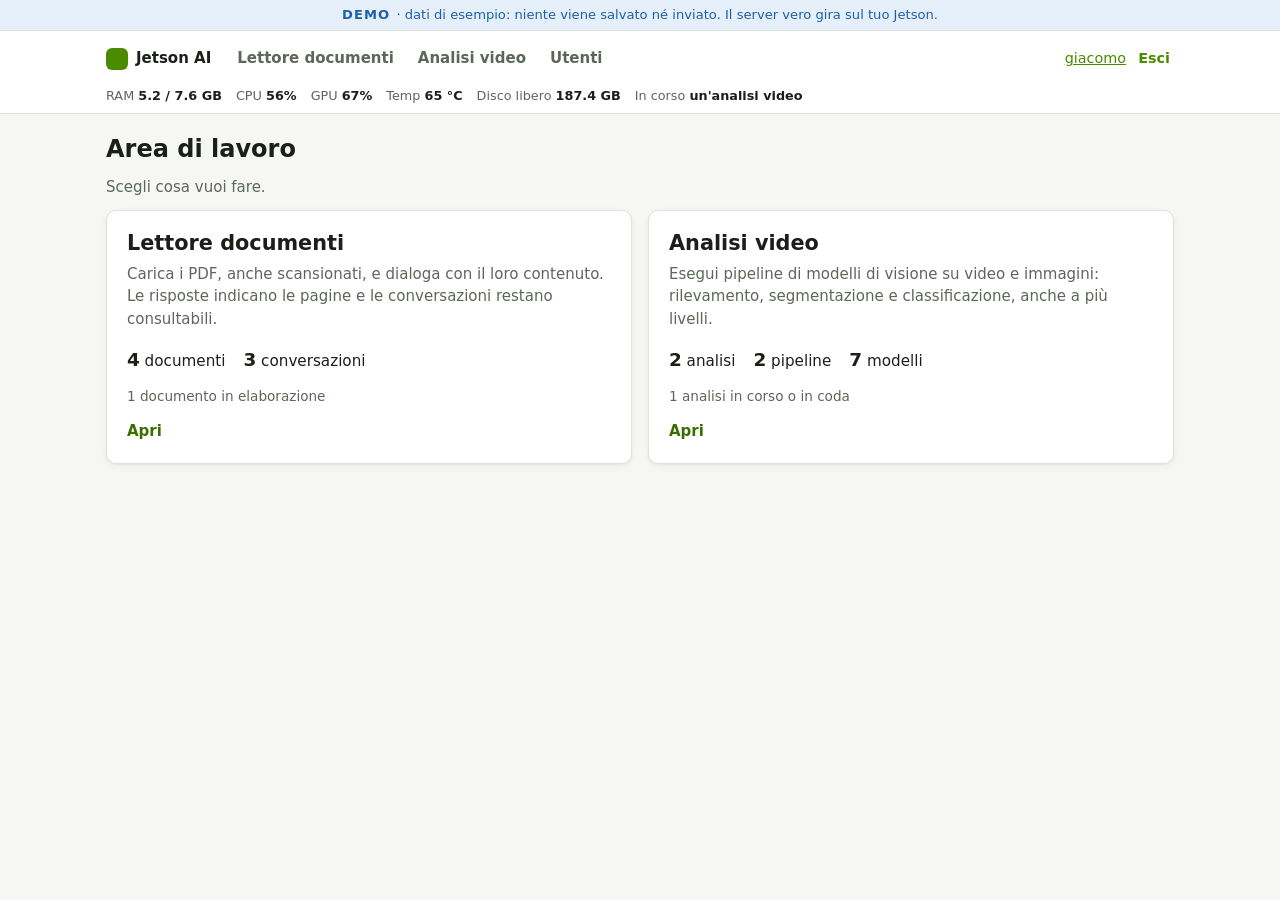
==== commit 39632cfd: "Demo, README e testi aggiornati alle due aree - Demo: Lettore documenti con documenti di esempio, co" ====
--- a/demo/demo.html
+++ b/demo/demo.html
@@ -23,9 +23,12 @@
   --info: #1d5fa8;
   --info-soft: #e5effa;
   --radius: 10px;
+  --page-w: 1100px;
   --shadow: 0 1px 2px rgba(0, 0, 0, .05), 0 2px 8px rgba(0, 0, 0, .04);
   color-scheme: light;
 }
+
+:root.wide { --page-w: 1560px; }
 
 @media (prefers-color-scheme: dark) {
   :root:not([data-theme="light"]) {
@@ -94,7 +97,7 @@
   border-bottom: 1px solid var(--border);
 }
 .topbar-inner {
-  max-width: 1100px; margin: 0 auto; padding: 10px 16px;
+  max-width: var(--page-w); margin: 0 auto; padding: 10px 16px;
   display: flex; align-items: center; gap: 16px; flex-wrap: wrap;
 }
 .brand { font-weight: 700; display: flex; align-items: center; gap: 8px; white-space: nowrap; }
@@ -107,11 +110,11 @@
 nav a.active { background: var(--accent-soft); color: var(--accent-strong); }
 .user-box { display: flex; gap: 8px; align-items: center; color: var(--muted); font-size: .9rem; }
 .statusbar {
-  max-width: 1100px; margin: 0 auto; padding: 0 16px 8px;
+  max-width: var(--page-w); margin: 0 auto; padding: 0 16px 8px;
   display: flex; gap: 14px; flex-wrap: wrap; font-size: .8rem; color: var(--muted);
 }
 .statusbar span b { color: var(--text); font-weight: 600; }
-main { max-width: 1100px; margin: 0 auto; padding: 20px 16px 60px; }
+main { max-width: var(--page-w); margin: 0 auto; padding: 20px 16px 60px; }
 
 /* ---------- elementi */
 .card {
@@ -278,8 +281,118 @@
 details.guide ul { padding-left: 1.2em; margin: 0 0 8px; }
 details.guide li { margin-bottom: 4px; }
 
+/* ---------- navigazione a due livelli */
+.subnav { max-width: var(--page-w); margin: 0 auto; padding: 0 16px; display: flex; gap: 2px; flex-wrap: wrap; border-top: 1px solid var(--border); }
+.subnav[hidden] { display: none; }
+.subnav a { padding: 8px 12px; color: var(--muted); text-decoration: none; font-weight: 500; font-size: .92rem; border-bottom: 2px solid transparent; margin-bottom: -1px; }
+.subnav a:hover { color: var(--text); }
+.subnav a.active { color: var(--accent-strong); border-bottom-color: var(--accent); }
+nav[aria-label="Aree"] a { font-weight: 600; }
+
+/* ---------- pagina iniziale */
+.areas { display: grid; gap: 16px; grid-template-columns: repeat(auto-fit, minmax(300px, 1fr)); }
+.area-card { text-decoration: none; color: inherit; display: flex; flex-direction: column; gap: 6px; margin: 0; padding: 20px; transition: border-color .15s; }
+.area-card:hover { border-color: var(--accent); }
+.area-card h2 { font-size: 1.3rem; margin: 0; }
+.area-card p { flex: 1; margin: 0 0 6px; }
+.stats { list-style: none; display: flex; flex-wrap: wrap; gap: 4px 18px; margin: 4px 0 6px; padding: 0; font-size: .95rem; }
+.stats b { font-size: 1.15rem; font-variant-numeric: tabular-nums; }
+.area-go { color: var(--accent-strong); font-weight: 700; margin-top: 8px; }
+
+/* ---------- archivio documenti */
+.dropzone.slim { padding: 16px; margin-bottom: 14px; }
+.uploads { display: flex; flex-direction: column; gap: 6px; margin-bottom: 10px; }
+.upload-row { display: grid; gap: 4px; background: var(--surface); border: 1px solid var(--border); border-radius: 8px; padding: 8px 12px; }
+.doc-grid { display: grid; grid-template-columns: repeat(auto-fill, minmax(230px, 1fr)); gap: 14px; }
+.doc-card { background: var(--surface); border: 1px solid var(--border); border-radius: var(--radius); overflow: hidden; display: flex; flex-direction: column; box-shadow: var(--shadow); }
+.doc-card:hover { border-color: var(--accent); }
+.doc-thumb { display: block; aspect-ratio: 4 / 3; background: var(--surface-2); overflow: hidden; border-bottom: 1px solid var(--border); }
+.doc-thumb img { width: 100%; height: 100%; object-fit: cover; object-position: top; display: block; background: #fff; }
+.thumb-empty { height: 100%; display: grid; place-items: center; color: var(--muted); font-size: .85rem; }
+.doc-body { padding: 12px; display: flex; flex-direction: column; gap: 3px; flex: 1; }
+.doc-title { font-weight: 700; color: var(--text); text-decoration: none; overflow-wrap: anywhere; }
+.doc-title:hover { color: var(--accent-strong); }
+.doc-state { display: flex; flex-direction: column; gap: 2px; align-items: flex-start; margin-top: 2px; }
+.doc-actions { margin-top: auto; padding-top: 8px; }
+.small-btn { font-size: .82rem; padding: 4px 10px; }
+.danger-link { color: var(--danger) !important; }
+button.danger.small-btn { color: var(--danger); }
+
+/* ---------- spazio di lavoro del documento */
+.ws { display: flex; flex-direction: column; gap: 10px; }
+.ws-headrow { display: flex; align-items: center; justify-content: space-between; gap: 8px 16px; flex-wrap: wrap; }
+.ws-title { font-size: 1.3rem; margin: 0; cursor: text; overflow-wrap: anywhere; }
+.ws-title:hover { text-decoration: underline dotted; text-underline-offset: 4px; }
+.inline-edit { font-weight: 600; padding: 4px 8px; }
+.ws-grid { display: grid; grid-template-columns: 250px minmax(0, 1fr) minmax(340px, 460px); gap: 12px; height: calc(100vh - 250px); min-height: 520px; }
+.ws-convs, .ws-chat, .ws-viewer { background: var(--surface); border: 1px solid var(--border); border-radius: var(--radius); min-height: 0; min-width: 0; display: flex; flex-direction: column; }
+.ws-convs { padding: 10px; gap: 8px; overflow-y: auto; }
+.new-conv { justify-content: center; }
+.conv-list { list-style: none; margin: 0; padding: 0; display: flex; flex-direction: column; gap: 2px; }
+.conv-list li { border-radius: 8px; }
+.conv-list li:hover { background: var(--surface-2); }
+.conv-list li.active { background: var(--accent-soft); }
+.conv-link { display: flex; flex-direction: column; padding: 7px 9px; text-decoration: none; color: inherit; min-width: 0; }
+.conv-title { font-weight: 600; overflow: hidden; text-overflow: ellipsis; white-space: nowrap; }
+.conv-actions { display: none; gap: 10px; padding: 0 9px 6px; }
+.conv-list li:hover .conv-actions, .conv-list li.active .conv-actions, .conv-list li:focus-within .conv-actions { display: flex; }
+.conv-actions .link { font-size: .8rem; padding: 0; }
+.ws-chat > .alert { margin: 10px 10px 0; }
+.feed { flex: 1; min-height: 0; overflow-y: auto; padding: 16px; display: flex; flex-direction: column; gap: 16px; }
+.msg { max-width: 100%; min-width: 0; }
+.msg.user { align-self: flex-end; max-width: 88%; }
+.bubble { background: var(--accent-soft); border-radius: 14px 14px 4px 14px; padding: 9px 13px; white-space: pre-wrap; overflow-wrap: anywhere; }
+.msg.assistant { align-self: stretch; }
+.md { overflow-wrap: anywhere; line-height: 1.6; }
+.md > :first-child { margin-top: 0; }
+.md p { margin: 0 0 .65em; }
+.md ul, .md ol { margin: 0 0 .65em; padding-left: 1.4em; }
+.md h4 { margin: .8em 0 .3em; font-size: 1rem; }
+.md pre { background: var(--surface-2); border-radius: 8px; padding: 10px 12px; overflow-x: auto; }
+.md blockquote { margin: 0 0 .65em; padding: 2px 12px; border-left: 3px solid var(--border); color: var(--muted); }
+.md-table { overflow-x: auto; margin: 0 0 .65em; }
+.md-table table { font-size: .9rem; }
+.cite { white-space: nowrap; flex: none; font: inherit; font-size: .72rem; font-weight: 700; line-height: 1.5; padding: 0 7px; margin: 0 1px; border-radius: 99px; border: 1px solid var(--accent); background: var(--accent-soft); color: var(--accent-strong); cursor: pointer; vertical-align: baseline; display: inline; }
+.cite:hover { background: var(--accent); color: var(--on-accent); }
+.msg-foot { display: flex; gap: 12px; align-items: center; margin-top: 4px; }
+.msg-foot .link { padding: 0; font-size: .8rem; }
+details.sources { margin: 6px 0 0; padding: 6px 10px; }
+details.sources summary { font-size: .85rem; font-weight: 600; }
+.source { display: flex; gap: 8px; align-items: baseline; padding: 6px 0; border-top: 1px solid var(--border); }
+.source:first-of-type { margin-top: 6px; }
+.source > .small { overflow-wrap: anywhere; }
+.typing::after { content: ""; display: inline-block; width: 1.2em; text-align: left; animation: dots 1.2s steps(4, end) infinite; }
+@keyframes dots { 0% { content: ""; } 25% { content: "."; } 50% { content: ".."; } 75%, 100% { content: "..."; } }
+.empty-chat { margin: auto; text-align: center; max-width: 520px; padding: 12px; }
+.empty-chat h2 { font-size: 1.25rem; overflow-wrap: anywhere; }
+.starters { display: flex; flex-wrap: wrap; gap: 8px; justify-content: center; margin-top: 14px; }
+.chip-btn { border-radius: 99px; font-weight: 500; font-size: .9rem; background: var(--surface-2); }
+.chip-btn:hover { border-color: var(--accent); }
+.composer { display: flex; gap: 8px; padding: 10px; border-top: 1px solid var(--border); align-items: flex-end; }
+.composer-input { flex: 1; resize: none; min-height: 42px; max-height: 160px; line-height: 1.4; }
+.composer-btns { display: flex; gap: 6px; }
+.ws-viewer { overflow: hidden; }
+.viewer-bar { display: flex; gap: 8px; align-items: center; padding: 8px 10px; border-bottom: 1px solid var(--border); flex-wrap: wrap; }
+.viewer-bar input.page-num { width: 4.5em; padding: 4px 6px; text-align: center; }
+.viewer-body { flex: 1; min-height: 0; overflow: auto; background: var(--surface-2); padding: 10px; }
+.page-img { width: 100%; display: block; background: #fff; border-radius: 3px; box-shadow: 0 1px 6px rgba(0, 0, 0, .25); }
+.ws-tabs { display: none; }
+
+@media (max-width: 900px) {
+  .ws-grid { grid-template-columns: minmax(0, 1fr); height: calc(100dvh - 290px); min-height: 440px; }
+  .ws-tabs { display: flex; gap: 4px; background: var(--surface-2); padding: 3px; border-radius: 10px; }
+  .ws-tabs button { flex: 1; justify-content: center; border: none; background: transparent; font-weight: 600; font-size: .88rem; padding: 7px 6px; }
+  .ws-tabs button.active { background: var(--surface); box-shadow: var(--shadow); color: var(--accent-strong); }
+  .ws[data-pane="chat"] .ws-convs, .ws[data-pane="chat"] .ws-viewer,
+  .ws[data-pane="convs"] .ws-chat, .ws[data-pane="convs"] .ws-viewer,
+  .ws[data-pane="viewer"] .ws-convs, .ws[data-pane="viewer"] .ws-chat { display: none; }
+  .conv-actions { display: flex; }
+}
+
 @media (max-width: 600px) {
   .topbar-inner { gap: 8px 16px; }
+  nav[aria-label="Aree"] a { padding: 6px 8px; font-size: .92rem; }
+  .subnav a { padding: 8px 9px; }
   .user-box { margin-left: auto; }
   nav { order: 3; flex-basis: 100%; flex-wrap: nowrap; overflow-x: auto; margin: 0 -6px; }
   nav a { white-space: nowrap; }
@@ -297,7 +410,7 @@
 <body>
 <div class="demo-banner" role="note"><b>Demo</b> · dati di esempio: niente viene salvato né inviato. Il server vero gira sul tuo Jetson.</div>
 <div id="app"></div>
-<script>window.DEMO_ASSETS = {"video": "[data-uri]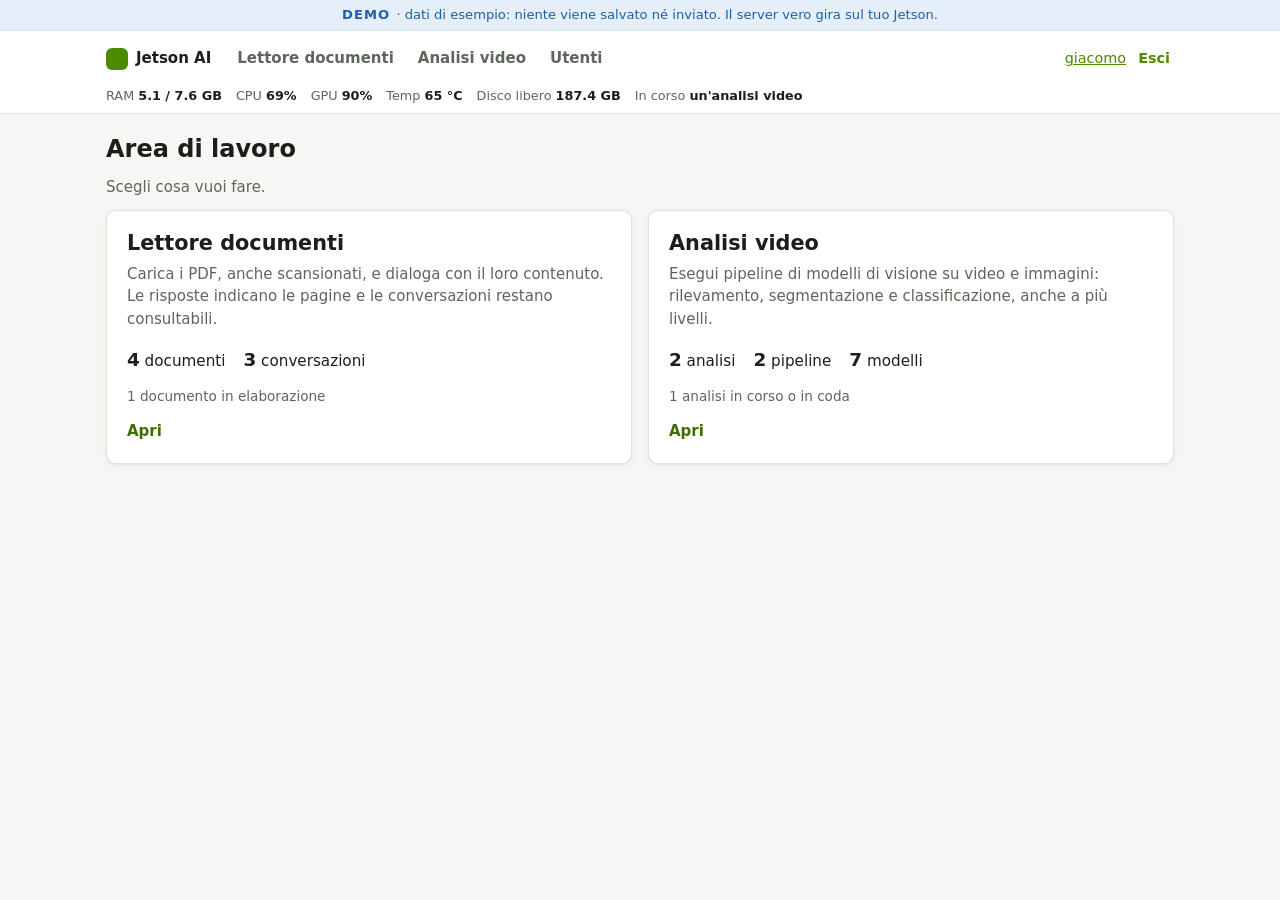
==== commit 6b206c8e: "Installer robusto, check/update, comando status e guida di installazione completa Co-Authored-By: Cl" ====
--- a/demo/demo.html
+++ b/demo/demo.html
@@ -1440,6 +1440,7 @@
 /* Funzioni comuni a tutta l'interfaccia: elementi, API, formattazione, moduli. */
 
 const $app = document.getElementById("app");
+let $main, $nav, $subnav, $status; // parti della pagina, create da renderShell() in app.js
 let me = null;
 let pollTimer = null;
 let statusTimer = null;
@@ -2995,8 +2996,6 @@
 
 // ------------------------------------------------------------------ struttura
 
-let $main, $nav, $subnav, $status;
-
 /** Le due aree dell'applicazione, ognuna con il proprio sottomenu. */
 const SECTIONS = [
   { key: "docs", label: "Lettore documenti", href: "#/docs", subs: [
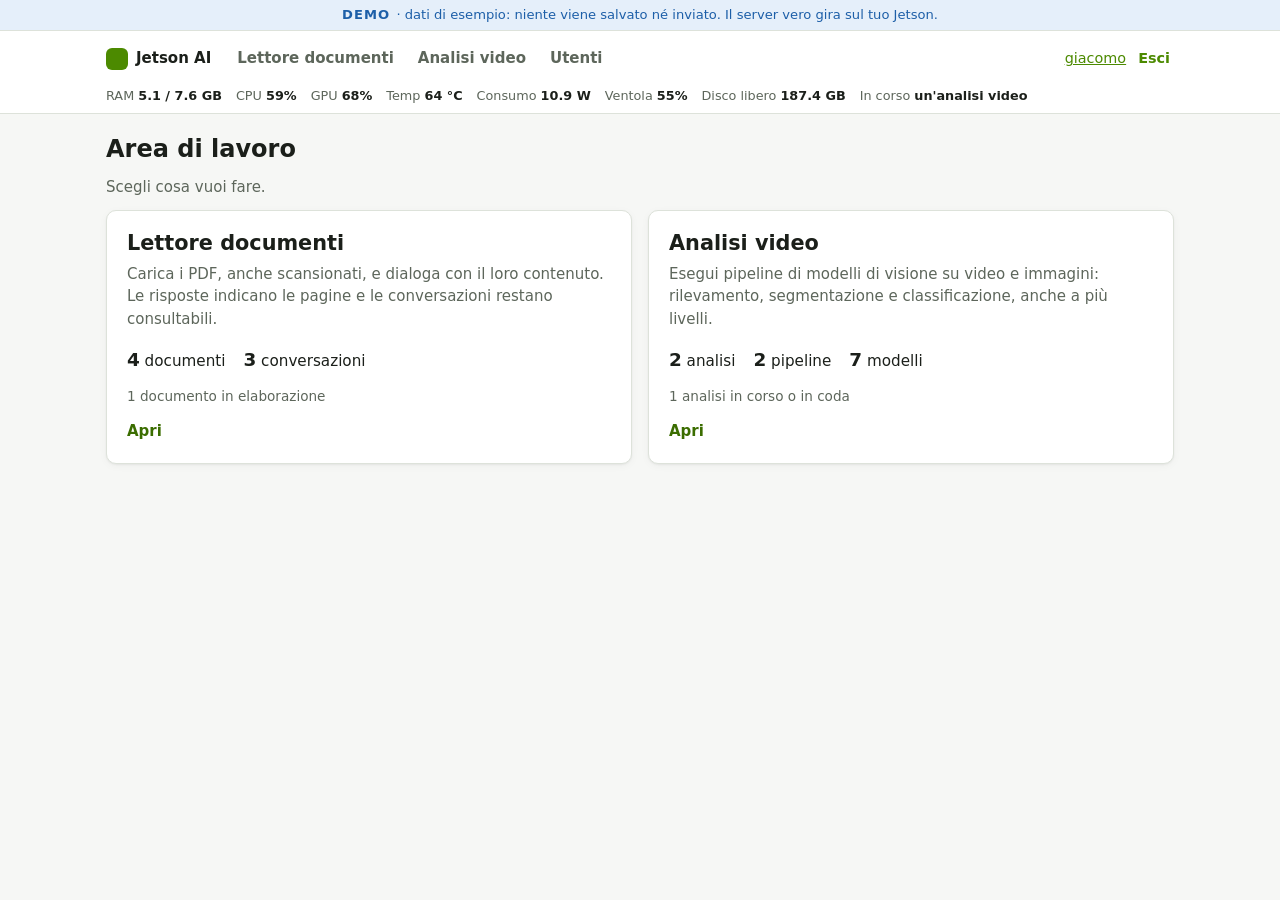
==== commit 33f316a2: "Barra di stato: consumo (W), ventola e dettaglio di temperature e linee di alimentazione Co-Authored" ====
--- a/demo/demo.html
+++ b/demo/demo.html
@@ -733,6 +733,8 @@
       ram_total_gb: 7.6, disk_free_gb: 187.4, disk_total_gb: 233.9,
       gpu_percent: Math.round(running ? 74 + wave(5, 12) + Math.random() * 5 : 2 + Math.random() * 3),
       temperatures: { "cpu-thermal": Math.round((running ? 61 : 47) + wave(40, 2)), "gpu-thermal": Math.round((running ? 63 : 46) + wave(36, 2)) },
+      power_w: running ? 11.8 + wave(7, 1.5) : 6.1 + wave(9, 0.4), fan_percent: running ? 55 : 0,
+      power_rails: { VDD_IN: running ? 11.8 : 6.1, VDD_CPU_GPU_CV: running ? 6.4 : 1.9, VDD_SOC: 2.1 },
       version: "0.1.0", queued: jobs.filter((j) => j.status === "queued").length, running,
       busy_with: running ? "un'analisi video" : null, waiting: 0,
       ollama: { running: true, models: state.llm.installed.map((m) => m.name), llm_model: state.llm.llm_model, embed_model: state.llm.embed_model },
@@ -3045,11 +3047,17 @@
     ];
     if (s.gpu_percent != null) parts.push(["GPU", `${Math.round(s.gpu_percent)}%`]);
     if (temps.length) parts.push(["Temp", `${Math.max(...temps).toFixed(0)} °C`]);
+    if (s.power_w != null) parts.push(["Consumo", `${s.power_w.toFixed(1)} W`]);
+    if (s.fan_percent != null) parts.push(["Ventola", `${s.fan_percent}%`]);
     parts.push(["Disco libero", `${s.disk_free_gb} GB`]);
     if (s.busy_with) parts.push(["In corso", s.busy_with]);
     if (s.queued) parts.push(["In coda", String(s.queued)]);
     if (!s.ollama.running) parts.push(["Modelli linguistici", "Ollama spento"]);
-    setKids($status, ...parts.map(([k, v]) => h("span", {}, `${k} `, h("b", {}, v))));
+    const detail = [
+      ...Object.entries(s.temperatures || {}).map(([k, v]) => `${k}: ${v} °C`),
+      ...Object.entries(s.power_rails || {}).map(([k, v]) => `${k}: ${v} W`),
+    ].join("\n");
+    setKids($status, ...parts.map(([k, v]) => h("span", { title: detail || null }, `${k} `, h("b", {}, v))));
   } catch { /* ignora */ }
 }
 
